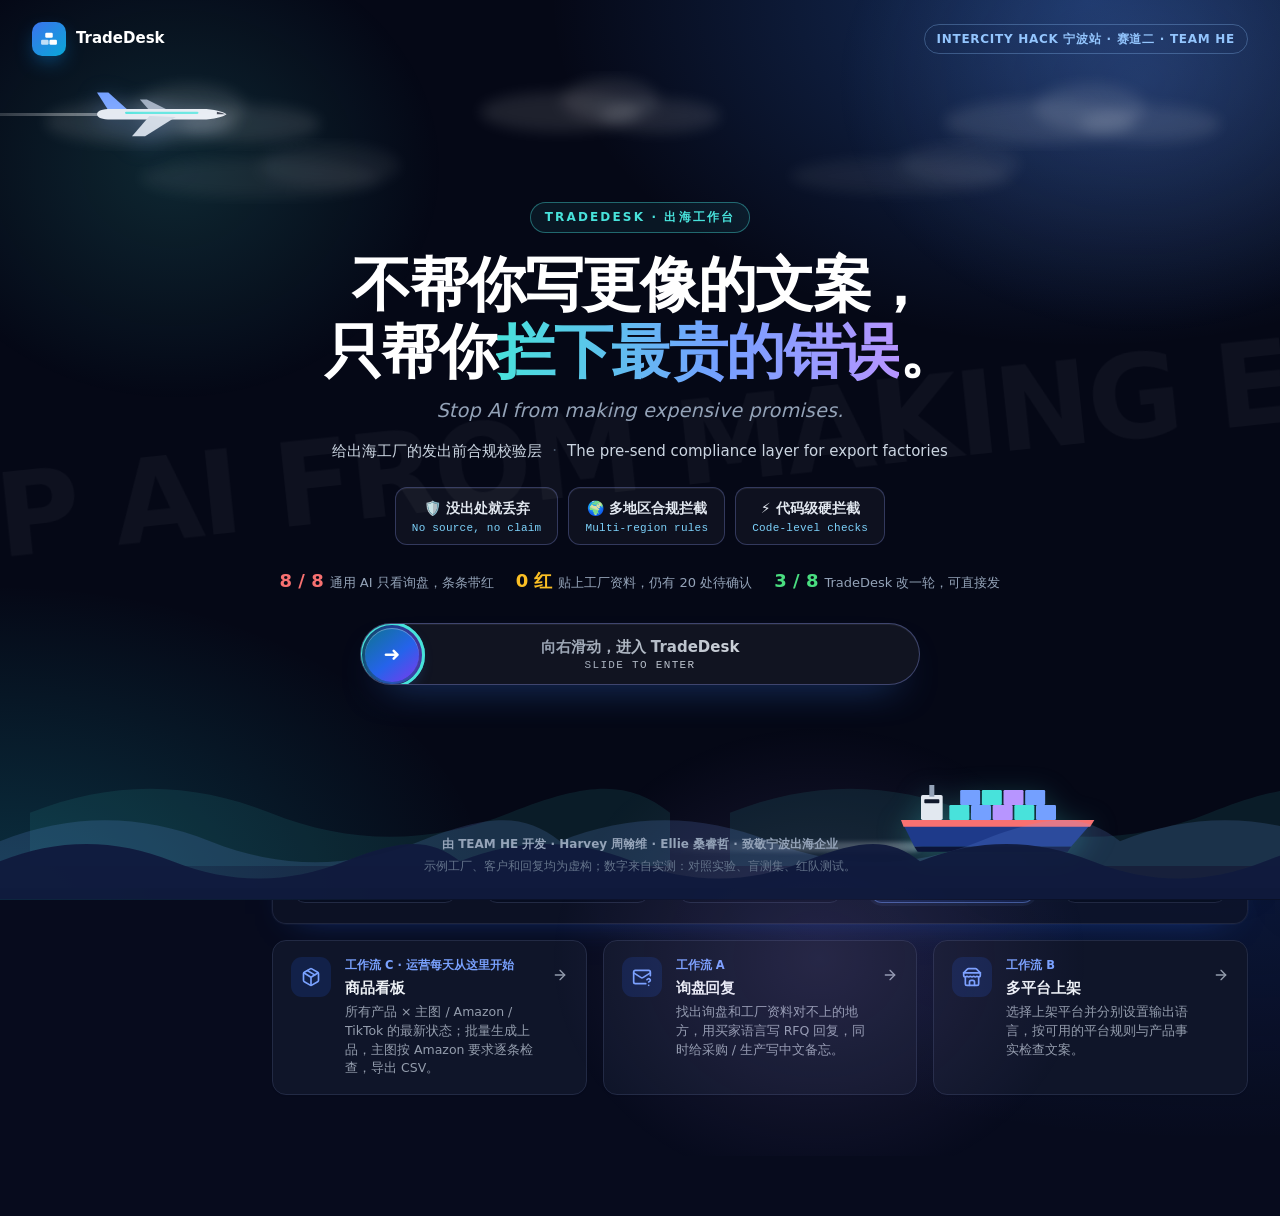
==== app/static/index.html @ 27a89dbb "设计打磨：新装没有数据时概览和看板出现“载入演示数据”卡片（离线回放，不花额度）；缺主图的产品用渐变方块加首字占位；概览数字进页滚动；Sandbox 改成工作台同款深色侧栏、玻璃顶栏和卡片、渐变标题、" ====
<!doctype html>
<html lang="zh-CN">
<head>
<meta charset="utf-8">
<meta name="viewport" content="width=device-width, initial-scale=1">
<title>TradeDesk 出海工作台</title>
<link rel="stylesheet" href="style.css?v=37">
<link rel="stylesheet" href="welcome.css?v=6">
<script>/* dark (the poster palette) unless this browser chose light */ try{document.documentElement.dataset.theme=localStorage.getItem("td-theme")||"dark"}catch(e){document.documentElement.dataset.theme="dark"}</script>
</head>
<body>
<div class="shell">
  <aside class="sidebar">
    <div class="brand">
      <div class="logo"><svg class="ic lg" viewBox="0 0 24 24" aria-hidden="true"><rect x="7.5" y="4.5" width="9" height="6" rx="1.5" fill="#fff"/><rect x="2.5" y="13" width="9" height="6" rx="1.5" fill="#fff" opacity=".72"/><rect x="12.5" y="13" width="9" height="6" rx="1.5" fill="#fff"/></svg></div>
      <div><b>TradeDesk</b><small>出海工作台</small></div>
    </div>
    <div class="nav-label">工作台</div>
    <nav class="nav" id="nav">
      <button data-page="overview" class="on"><svg class="ic"><use href="#i-layout-dashboard"/></svg><span class="t">概览</span><span class="kbd">1</span></button>
      <button data-page="board"><svg class="ic"><use href="#i-package"/></svg><span class="t">商品看板</span><span class="kbd">2</span></button>
      <button data-page="inbox"><svg class="ic"><use href="#i-history"/></svg><span class="t">询盘收件箱</span><span class="kbd">3</span></button>
      <button data-page="inquiry"><svg class="ic"><use href="#i-mail-question"/></svg><span class="t">询盘回复</span><span class="kbd">4</span></button>
      <button data-page="listing"><svg class="ic"><use href="#i-store"/></svg><span class="t">多平台上架</span><span class="kbd">5</span></button>
      <button data-page="check"><svg class="ic"><use href="#i-scan-search"/></svg><span class="t">文案体检</span><span class="kbd">6</span></button>
    </nav>
    <div class="nav-label nav-sandbox">体验演练</div>
    <nav class="nav nav-sandbox">
      <a class="nav-link" href="sandbox.html" title="模拟情境：固定演示稿 + 当前资料卡，不调用模型"><svg class="ic"><use href="#i-play"/></svg><span class="t">Sandbox 演练</span></a>
    </nav>
    <div class="nav-label">依据与记录</div>
    <nav class="nav">
      <button data-page="eval"><svg class="ic"><use href="#i-shield-check"/></svg><span class="t">评测与对照</span><span class="kbd">7</span></button>
      <button data-page="kb"><svg class="ic"><use href="#i-book-open-check"/></svg><span class="t">规则知识库</span><span class="kbd">8</span></button>
      <button data-page="logs"><svg class="ic"><use href="#i-scroll-text"/></svg><span class="t">调用日志</span><span class="kbd">9</span></button>
      <button data-page="agents"><svg class="ic"><use href="#i-cpu"/></svg><span class="t">智能体配置</span></button>
      <button data-page="selfcheck"><svg class="ic"><use href="#i-circle-check-big"/></svg><span class="t">开摊自检</span></button>
      <button data-page="fair"><svg class="ic"><use href="#i-zap"/></svg><span class="t">游园会找茬</span></button>
    </nav>
    <div class="side-foot">
      <div class="model-card" id="model-card" role="button" tabindex="0" title="模型设置"><div class="skel" style="height:34px"></div></div>
      <button class="btn ghost sm" id="theme-btn" title="切换深浅色"><svg class="ic sm"><use href="#i-moon"/></svg><span>切换深浅色</span></button>
    </div>
  </aside>

  <div class="main">
    <header class="topbar">
      <div class="crumbs"><span>TradeDesk</span><svg class="ic sm"><use href="#i-chevron-right"/></svg><b id="crumb">概览</b></div>
      <div class="spacer"></div>
      <span class="small muted">示例数据均为虚构 · 规则以来源页面为准</span>
      <button class="mode-pill" id="mode-pill" title="模型设置"></button>
      <button class="btn sm" id="role-btn" title="按角色体验：商户 / 合规审查员 / 消费者"><svg class="ic sm"><use href="#i-building-2"/></svg>选角色</button>
      <button class="btn sm primary" id="tour-btn" title="自动演示（约 90 秒，Esc 退出）"><svg class="ic sm"><use href="#i-play"/></svg>自动演示</button>
    </header>
    <div class="roleguide" id="roleguide" hidden></div>

    <div class="content">
      <!-- ================= overview ================= -->
      <section class="page on" id="page-overview">
        <div class="ov-hero">
          <div class="ov-hero-copy">
            <div class="ov-kick"><span id="ov-eyebrow"></span><span>TradeDesk 出海工作台 · 从合规切入</span></div>
            <h1>不帮工厂写文案，<br><span>帮工厂在发出前查。</span></h1>
            <div class="ov-tag">只帮你拦下最贵的错误：AI 替工厂乱承诺的那一句。</div>
            <p>AI 写的每一句对外承诺，对不上工厂资料或平台规则就拦下，并给出依据：规则原文和链接，或资料卡上的那个字段。</p>
            <div class="row"><button class="btn primary" data-go="check"><svg class="ic"><use href="#i-scan-search"/></svg>贴一段文案试试</button>
              <button class="btn ov-ghost" id="ov-roles"><svg class="ic"><use href="#i-building-2"/></svg>按角色体验</button>
              <button class="btn ov-ghost" data-go="inquiry"><svg class="ic"><use href="#i-mail-question"/></svg>处理一条询盘</button></div>
          </div>
          <div class="ov-proof">
            <div class="opf r"><b>8 / 8</b><span>通用 AI 只看询盘</span><small>8 条回复都带红色问题</small></div>
            <div class="opf a"><b>0 红</b><span>贴上工厂资料</span><small>仍有 20 处待人工确认</small></div>
            <div class="opf g"><b>3 / 8</b><span>TradeDesk 改一轮</span><small>可直接发，待确认 8 处</small></div>
            <button class="ov-link" data-go="eval">同样 8 条询盘、同一套检查 · 看对照实验<svg class="ic sm"><use href="#i-chevron-right"/></svg></button>
          </div>
        </div>
        <div class="ov-empty" id="ov-empty" hidden></div>
        <div class="grid g4" id="ov-stats"></div>
        <div class="dash">
          <div class="card span-8"><div class="card-h"><div><h3><svg class="ic"><use href="#i-store"/></svg>渠道健康</h3><p id="ov-chan-note">商品看板里每个产品在每个渠道的最新检查结果</p></div><button class="btn sm ghost" data-go="board">看板<svg class="ic sm"><use href="#i-chevron-right"/></svg></button></div>
            <div class="card-b"><div class="legend" id="ov-chan-legend"></div><div id="ov-chan"></div></div></div>
          <div class="card span-4"><div class="card-h"><div><h3><svg class="ic"><use href="#i-shield-check"/></svg>风险提示从哪来</h3><p id="ov-risk-note">调用日志里的全部风险提示</p></div></div><div class="card-b" id="ov-risk"></div></div>
          <div class="card span-8"><div class="card-h"><div><h3><svg class="ic"><use href="#i-history"/></svg>最近运行</h3><p>来自调用日志</p></div><button class="btn sm ghost" data-go="logs">全部<svg class="ic sm"><use href="#i-chevron-right"/></svg></button></div><div id="ov-runs"></div></div>
          <div class="card span-4"><div class="card-h"><div><h3><svg class="ic"><use href="#i-book-open-check"/></svg>最常触发的规则</h3><p id="ov-rules-note">按风险提示引用的出处计数</p></div><button class="btn sm ghost" data-go="kb">知识库<svg class="ic sm"><use href="#i-chevron-right"/></svg></button></div><div class="card-b" id="ov-rules"></div></div>
          <div class="card span-12">
            <div class="card-h"><div><h3><svg class="ic"><use href="#i-git-compare-arrows"/></svg>每一次生成都经过的流程</h3><p>代码负责数字和硬事实，模型负责语义判断；模型说不出出处的提示会被丢弃</p></div></div>
            <div class="card-b"><div class="flow">
              <div class="node"><b><svg class="ic sm"><use href="#i-search"/></svg>理解</b><p>抽取买家要求，每条带询盘原文</p></div><div class="arrow"><svg class="ic"><use href="#i-arrow-right"/></svg></div>
              <div class="node"><b><svg class="ic sm"><use href="#i-sparkles"/></svg>生成</b><p>按平台、语言、角色生成，注入规则摘要</p></div><div class="arrow"><svg class="ic"><use href="#i-arrow-right"/></svg></div>
              <div class="node"><b><svg class="ic sm"><use href="#i-cpu"/></svg>代码校验</b><p>价格、MOQ、交期、认证、付款、FOB、标题长度、禁用词</p></div><div class="arrow"><svg class="ic"><use href="#i-arrow-right"/></svg></div>
              <div class="node guard"><b><svg class="ic sm"><use href="#i-shield-check"/></svg>模型审核 + 出处守卫</b><p>必须带规则编号，且原文里真有那句话</p></div><div class="arrow"><svg class="ic"><use href="#i-arrow-right"/></svg></div>
              <div class="node"><b><svg class="ic sm"><use href="#i-message-square-text"/></svg>反馈</b><p>高亮批注 · 红黄绿 · 逐词对比</p></div>
            </div></div>
          </div>
        </div>
        <div class="grid g3" style="margin-top:16px">
          <button class="entry" data-go="board"><span class="ei"><svg class="ic"><use href="#i-package"/></svg></span><span class="tx"><small>工作流 C · 运营每天从这里开始</small><b>商品看板</b><span class="p">所有产品 × 主图 / Amazon / TikTok 的最新状态；批量生成上品，主图按 Amazon 要求逐条检查，导出 CSV。</span></span><svg class="ic go"><use href="#i-arrow-right"/></svg></button>
          <button class="entry" data-go="inquiry"><span class="ei"><svg class="ic"><use href="#i-mail-question"/></svg></span><span class="tx"><small>工作流 A</small><b>询盘回复</b><span class="p">找出询盘和工厂资料对不上的地方，用买家语言写 RFQ 回复，同时给采购 / 生产写中文备忘。</span></span><svg class="ic go"><use href="#i-arrow-right"/></svg></button>
          <button class="entry" data-go="listing"><span class="ei"><svg class="ic"><use href="#i-store"/></svg></span><span class="tx"><small>工作流 B</small><b>多平台上架</b><span class="p">选择上架平台并分别设置输出语言，按可用的平台规则与产品事实检查文案。</span></span><svg class="ic go"><use href="#i-arrow-right"/></svg></button>
        </div>
      </section>

      <!-- ================= board ================= -->
      <section class="page" id="page-board">
        <div class="page-head">
          <div><h1>商品看板</h1><p>所有产品在每个渠道的最新状态：主图、Amazon 美国站、TikTok 墨西哥。运营每天从这里开始。</p></div>
          <div class="row">
            <button class="btn" id="board-add" title="填一张新的商品资料卡"><svg class="ic"><use href="#i-package"/></svg>新增商品</button>
            <a class="btn" href="/api/board/export.csv"><svg class="ic"><use href="#i-file-text"/></svg>导出 CSV</a>
            <button class="btn primary" id="board-batch"><svg class="ic"><use href="#i-zap"/></svg><span id="board-batch-label">批量生成全部 Listing</span></button>
          </div>
        </div>
        <div class="ov-empty" id="board-empty" hidden></div>
        <div class="grid g5" id="board-stats"></div>
        <div id="board-progress"></div>
        <div class="card" style="margin-top:16px"><div class="board-wrap"><table class="board">
          <thead><tr><th style="width:36px"><input type="checkbox" class="ck" id="board-all"></th><th>产品</th><th>主图 · Amazon 要求</th><th>Amazon 美国站 · 英语</th><th>TikTok 墨西哥 · 西语</th></tr></thead>
          <tbody id="board-body"></tbody></table></div></div>
        <p class="small muted" style="margin-top:10px">状态：未生成 → 不能发 / 需人工确认 / 可上架 → 已上架。"已上架"由人标记；最近一次检查是红色时，系统不允许标记。</p>
      </section>

      <!-- ================= inbox ================= -->
      <section class="page" id="page-inbox">
        <div class="page-head"><div><h1>询盘收件箱</h1><p>先回最值得跟的买家。优先级由代码按公开的公式计算，每一分都能看到依据。</p></div>
          <div class="row"><div class="seg" id="inbox-tabs"><button class="on" data-v="list">收件箱</button><button data-v="tasks">协同任务 <span id="task-count"></span></button></div>
          <button class="btn" id="inbox-import" title="从 CSV 文件导入询盘"><svg class="ic"><use href="#i-database"/></svg>导入 CSV</button>
          <button class="btn primary" id="inbox-triage"><svg class="ic"><use href="#i-sparkles"/></svg>整理收件箱</button></div></div>
        <div id="inbox-progress"></div>
        <div id="inbox-list"></div>
        <div id="inbox-tasks" hidden></div>
      </section>

      <!-- ================= inquiry ================= -->
      <section class="page" id="page-inquiry">
        <div class="page-head"><div><h1>询盘回复</h1><p>工作流 A · 理解 → 生成 → 校验 → 反馈</p></div><div class="rounds" id="inq-rounds"></div></div>
        <div class="bench" id="inq-bench">
          <div class="left card">
            <div class="card-h"><div><h3><svg class="ic"><use href="#i-mail-question"/></svg>买家询盘</h3><p>选择示例，或粘贴阿里国际站后台的询盘</p></div></div>
            <div class="card-b">
              <div class="samples" id="inq-samples"></div>
              <label class="field">产品<select id="inq-product" class="product-select"></select></label>
              <label class="field">询盘原文<textarea id="inq-text" rows="7"></textarea></label>
              <label class="field">业务员意图 <span class="muted" style="font-weight:400">一句中文：报什么价、什么条款、哪些做不到</span><textarea id="inq-intent" rows="3"></textarea></label>
              <button class="btn primary" id="inq-run" style="width:100%"><svg class="ic"><use href="#i-play"/></svg>理解 → 生成 → 校验<span class="kbd">⌘↵</span></button>
            </div>
          </div>
          <div id="inq-out"></div>
        </div>
      </section>

      <!-- ================= listing ================= -->
      <section class="page" id="page-listing">
        <div class="page-head"><div><h1>多平台上架</h1><p>工作流 B · 一份中文产品资料 → 多个平台，可分别选择输出语言</p></div><div class="rounds" id="lst-rounds"></div></div>
        <div class="bench" id="lst-bench">
          <div class="left card">
            <div class="card-h"><div><h3><svg class="ic"><use href="#i-package"/></svg>产品资料卡</h3><p>工厂填写一次，所有平台共用</p></div></div>
            <div class="card-b">
              <div class="products" id="lst-products"></div>
              <div class="field listing-platform-label">上架平台与输出语言</div>
              <div id="lst-platform-options" class="listing-platforms"></div>
              <div id="lst-mode-note" class="listing-mode-note" hidden></div>
              <details style="margin:10px 0 14px"><summary class="small muted" style="cursor:pointer">查看资料卡 JSON</summary><pre class="json" id="lst-card"></pre></details>
              <button class="btn primary" id="lst-run" style="width:100%"><svg class="ic"><use href="#i-play"/></svg>生成 → 校验<span class="kbd">⌘↵</span></button>
            </div>
          </div>
          <div id="lst-out"></div>
        </div>
      </section>

      <!-- ================= check ================= -->
      <section class="page" id="page-check">
        <div class="page-head"><div><h1>文案体检</h1><p>贴一段文案：自己写的、ChatGPT 写的、别的工具写的都行，按同一套规则和工厂资料卡检查，每条问题给出依据</p></div></div>
        <div class="bench" id="chk-bench">
          <div class="left card"><div class="card-b">
            <label class="field">平台<div class="seg" id="chk-platform"></div></label>
            <label class="field">产品<select id="chk-product" class="product-select"></select></label>
            <label class="field">待检查的文案<textarea id="chk-text" rows="8"></textarea></label>
            <div class="chk-samples" id="chk-samples"></div>
            <button class="btn primary" id="chk-run" style="width:100%"><svg class="ic"><use href="#i-scan-search"/></svg>检查<span class="kbd">⌘↵</span></button>
          </div></div>
          <div id="chk-out"></div>
        </div>
      </section>

      <!-- ================= eval ================= -->
      <section class="page" id="page-eval">
        <div class="page-head"><div><h1>评测与对照</h1><p>直接用通用 AI 会踩多少坑？检查器本身准不准？编造的提示能不能混过去？能省多少钱？四件事都用可复现的方式回答。</p></div>
          <div class="seg" id="eval-tabs"><button class="on" data-v="compare">对照实验</button><button data-v="rules">规则评测</button><button data-v="redteam">红队测试</button><button data-v="savings">降本测算</button></div></div>
        <div id="eval-compare"></div>
        <div id="eval-rules" hidden>
          <div class="row" style="justify-content:space-between;margin-bottom:12px"><p class="small muted" style="margin:0">只测代码规则层（不调用模型），结果可以一字不差地复现。开发集是边做边写的，盲测集由没看过代码的人写。</p>
            <label class="toggle" style="margin:0;min-width:220px"><span class="small">只看没通过的用例</span><input type="checkbox" id="eval-fails"><span class="switch"></span></label></div>
          <div id="eval-out"></div></div>
        <div id="eval-redteam" hidden></div>
        <div id="eval-savings" hidden></div>
      </section>

      <!-- ================= fair-ground ================= -->
      <section class="page" id="page-fair">
        <div class="page-head"><div><h1>游园会 · AI 找茬挑战</h1><p>观众用手机扫码答 3 道题，看谁比 AI 先找到坑。答案由代码规则计算，不调用模型；手机只能访问找茬页面。</p></div>
          <div class="row"><a class="btn" href="/play" target="_blank">打开手机页</a><a class="btn primary" href="/play#screen" target="_blank">打开大屏（二维码 + 排行榜）</a></div></div>
        <div id="fair-out"></div>
      </section>

      <!-- ================= kb ================= -->
      <section class="page" id="page-kb">
        <div class="page-head"><div><h1>规则知识库</h1><p id="kb-note"></p></div>
          <div class="row"><input type="search" id="kb-q" placeholder="搜索编号、规则、原文…" style="width:260px">
            <button class="btn" id="kb-recheck" title="重新抓取每条规则的官方页面，看原文还在不在（需联网，不调用模型）"><svg class="ic"><use href="#i-globe"/></svg>重新抓取出处</button></div></div>
        <div class="kb-src small" id="kb-src"></div>
        <div class="chips" id="kb-cats" style="margin-bottom:12px"></div>
        <div class="card"><table class="tbl"><thead><tr><th>编号</th><th>规则</th><th>分类</th><th>检查方式</th><th>来源</th><th></th></tr></thead><tbody id="kb-body"></tbody></table></div>
      </section>

      <!-- ================= agents ================= -->
      <section class="page" id="page-agents">
        <div class="page-head"><div><h1>智能体配置</h1><p>每个智能体的职责、输入输出、护栏和提示词全文；和 config/agents.json 是同一份配置</p></div>
          <button class="btn" id="agents-dl"><svg class="ic"><use href="#i-file-text"/></svg>下载配置 JSON</button></div>
        <div id="agents-out"></div>
      </section>

      <!-- ================= self-check ================= -->
      <section class="page" id="page-selfcheck">
        <div class="page-head"><div><h1>开摊自检</h1><p>开摊前点一下：每条演示路径都在回放模式下离线走一遍，模型、知识库、本地数据逐项检查</p></div>
          <div class="row"><button class="btn" id="sc-test" title="发一次很小的真实请求，确认 key 和网络（会产生极少费用）"><svg class="ic"><use href="#i-zap"/></svg>测试模型连接</button>
            <button class="btn" id="sc-warm" title="把演示路径回放进看板、收件箱和调用日志（不联网）"><svg class="ic"><use href="#i-history"/></svg>一键预热</button>
            <button class="btn primary" id="sc-run"><svg class="ic"><use href="#i-circle-check-big"/></svg>重新检查</button></div></div>
        <div id="sc-out"></div>
      </section>

      <!-- ================= logs ================= -->
      <section class="page" id="page-logs">
        <div class="page-head"><div><h1>调用日志</h1><p>每一次运行：触发条件、角色、模型、耗时、输入、返回与校验结果</p></div><button class="btn sm" id="log-refresh"><svg class="ic sm"><use href="#i-history"/></svg>刷新</button></div>
        <div id="log-list"></div>
      </section>
    </div>
  </div>
</div>
<div class="scrim" id="scrim"></div>
<aside class="sheet" id="sheet" aria-hidden="true"><div class="sheet-h" id="sheet-h"></div><div class="sheet-b" id="sheet-b"></div><div class="sheet-f" id="sheet-f"></div></aside>
<div class="toasts" id="toasts"></div>
<script src="vendor/qrcode.js"></script>
<script src="flow-bg.js?v=2"></script>
<script src="app.js?v=37"></script>
<script src="welcome.js?v=8"></script>
</body>
</html>
---- app/static/style.css ----
/* TradeDesk — design tokens adapted from shadcn/ui (MIT), re-tuned to a navy "harbor" palette; icons from Lucide (ISC). */
:root{
  --background:220 23% 97%; --foreground:222 47% 11%;
  --card:0 0% 100%; --muted:220 16% 95%; --muted-foreground:220 9% 44%;
  --border:220 14% 90%; --ring:221 83% 53%;
  --primary:221 83% 53%; --primary-foreground:0 0% 100%;
  --ink:222 47% 11%; --ink-foreground:0 0% 100%;
  --accent:220 16% 94%;
  --brand:221 83% 53%; --brand-soft:221 100% 97%;
  /* two-category chart pair, checked with the dataviz palette validator (light surface) */
  --c1:#2563eb; --c2:#0891b2;
  --red:0 72% 51%; --red-soft:0 86% 97%; --amber:32 95% 44%; --amber-soft:48 100% 96%;
  --green:142 71% 36%; --green-soft:138 76% 96%;
  --mark:48 96% 77%;
  --sidebar:222 47% 9%; --sidebar-fg:218 15% 72%; --sidebar-border:222 30% 17%; --sidebar-hover:222 32% 15%;
  --radius:10px;
  --shadow-sm:0 1px 2px rgb(16 24 40 / .05);
  --shadow:0 1px 3px rgb(16 24 40 / .08),0 1px 2px -1px rgb(16 24 40 / .06);
  --shadow-lg:0 16px 40px -12px rgb(16 24 40 / .24);
  color-scheme:light;
}
:root[data-theme="dark"]{
  --background:223 39% 5%; --foreground:213 31% 95%;
  --card:222 35% 8.5%; --muted:222 26% 13%; --muted-foreground:218 13% 63%;
  --border:222 24% 16%; --ring:221 90% 66%;
  --primary:221 90% 60%; --primary-foreground:0 0% 100%;
  --ink:213 31% 95%; --ink-foreground:222 47% 9%;
  --accent:222 26% 14%;
  --brand:221 92% 68%; --brand-soft:222 55% 15%;
  --c1:#5b7cfa; --c2:#0e9f9a;
  --red:0 84% 66%; --red-soft:0 45% 14%; --amber:38 92% 60%; --amber-soft:38 50% 12%;
  --green:142 65% 52%; --green-soft:142 40% 11%;
  --mark:45 70% 32%;
  --sidebar:224 45% 4%; --sidebar-fg:218 13% 64%; --sidebar-border:222 30% 12%; --sidebar-hover:222 32% 10%;
  color-scheme:dark;
}
@media (prefers-color-scheme:dark){
  :root:not([data-theme="light"]){
    --background:223 39% 5%; --foreground:213 31% 95%;
    --card:222 35% 8.5%; --muted:222 26% 13%; --muted-foreground:218 13% 63%;
    --border:222 24% 16%; --ring:221 90% 66%;
    --primary:221 90% 60%; --primary-foreground:0 0% 100%;
    --ink:213 31% 95%; --ink-foreground:222 47% 9%;
    --accent:222 26% 14%;
    --brand:221 92% 68%; --brand-soft:222 55% 15%;
    --c1:#5b7cfa; --c2:#0e9f9a;
    --red:0 84% 66%; --red-soft:0 45% 14%; --amber:38 92% 60%; --amber-soft:38 50% 12%;
    --green:142 65% 52%; --green-soft:142 40% 11%;
    --mark:45 70% 32%;
    --sidebar:224 45% 4%; --sidebar-fg:218 13% 64%; --sidebar-border:222 30% 12%; --sidebar-hover:222 32% 10%;
    color-scheme:dark;
  }
}

*{box-sizing:border-box}
html,body{margin:0;height:100%}
body{background:hsl(var(--background));color:hsl(var(--foreground));
  font:14px/1.55 -apple-system,BlinkMacSystemFont,"SF Pro Text","PingFang SC","Hiragino Sans GB","Microsoft YaHei",system-ui,sans-serif;
  -webkit-font-smoothing:antialiased;font-feature-settings:"cv11","ss01"}
a{color:hsl(var(--brand));text-decoration:none}a:hover{text-decoration:underline}
code,.mono{font-family:ui-monospace,"SF Mono",Menlo,Consolas,monospace;font-size:12.5px}
.ic{width:16px;height:16px;flex:none;vertical-align:-3px}
.ic.sm{width:14px;height:14px}.ic.lg{width:20px;height:20px}
::selection{background:hsl(var(--brand) / .25)}
h1,h2,h3,.stat .v,.kpi .v{font-family:-apple-system,BlinkMacSystemFont,"SF Pro Display","PingFang SC","Hiragino Sans GB","Microsoft YaHei",system-ui,sans-serif}

/* ---------- shell: dark navy rail in both themes, light canvas for the work */
.shell{display:grid;grid-template-columns:240px 1fr;min-height:100vh}
.sidebar{position:sticky;top:0;height:100vh;color:hsl(var(--sidebar-fg));border-right:1px solid hsl(var(--sidebar-border));display:flex;flex-direction:column;padding:16px 12px;
  background:radial-gradient(140% 38% at 0% 0%,hsl(221 83% 53% / .20),transparent 70%),hsl(var(--sidebar))}
.brand{display:flex;align-items:center;gap:11px;padding:4px 8px 16px;margin-bottom:4px;border-bottom:1px solid hsl(var(--sidebar-border))}
.logo{width:36px;height:36px;border-radius:10px;display:grid;place-items:center;color:#fff;flex:none;
  background:linear-gradient(140deg,hsl(221 83% 58%),hsl(194 92% 44%));box-shadow:0 8px 20px -8px hsl(205 90% 50% / .8),inset 0 1px 0 rgb(255 255 255 / .25)}
.brand b{display:block;font-size:15px;letter-spacing:-.01em;color:#fff}.brand small{color:hsl(var(--sidebar-fg));font-size:12px}
.nav-label{font-size:11px;font-weight:600;color:hsl(var(--sidebar-fg) / .55);letter-spacing:.08em;padding:14px 10px 6px}
.nav{display:flex;flex-direction:column;gap:2px}
.nav button{all:unset;position:relative;display:flex;align-items:center;gap:10px;padding:8px 10px;border-radius:8px;cursor:pointer;color:hsl(var(--sidebar-fg));font-weight:500;transition:background .15s,color .15s}
.nav button:hover{background:hsl(var(--sidebar-hover));color:#fff}
.nav button.on{background:linear-gradient(90deg,hsl(221 83% 56% / .30),hsl(221 83% 56% / .08));color:#fff;box-shadow:inset 0 0 0 1px hsl(221 90% 66% / .22)}
.nav button.on::before{content:"";position:absolute;left:-12px;top:8px;bottom:8px;width:3px;border-radius:0 3px 3px 0;background:hsl(207 95% 68%)}
.nav button.on .ic{color:hsl(207 95% 72%)}
.nav button .kbd{margin-left:auto;background:transparent;border-color:hsl(var(--sidebar-border));color:hsl(var(--sidebar-fg) / .7)}
.nav button:focus-visible{outline:2px solid hsl(207 95% 68%);outline-offset:1px}
.side-foot{margin-top:auto;display:flex;flex-direction:column;gap:8px}
.side-foot .btn.ghost{color:hsl(var(--sidebar-fg))}
.side-foot .btn.ghost:hover{background:hsl(var(--sidebar-hover));color:#fff}
.model-card{border:1px solid hsl(var(--sidebar-border));background:hsl(var(--sidebar-hover) / .7);border-radius:var(--radius);padding:10px 12px;font-size:12px;color:hsl(var(--sidebar-fg))}
.model-card .row{display:flex;align-items:center;justify-content:space-between;gap:8px}
.model-card b{font-size:12.5px;color:#fff}
.model-card .muted{color:hsl(var(--sidebar-fg))}
.model-card .small{color:hsl(207 95% 72%) !important}
.dot{width:8px;height:8px;border-radius:50%;display:inline-block;background:hsl(var(--green));box-shadow:0 0 0 3px hsl(var(--green) / .18)}
.dot.live{animation:pulse 2s infinite}.dot.replay{background:hsl(var(--amber));box-shadow:0 0 0 3px hsl(var(--amber) / .2)}
@keyframes pulse{0%,100%{box-shadow:0 0 0 3px hsl(var(--green) / .18)}50%{box-shadow:0 0 0 6px hsl(var(--green) / 0)}}

.main{min-width:0;display:flex;flex-direction:column}
.topbar{position:sticky;top:0;z-index:5;display:flex;align-items:center;gap:12px;height:56px;padding:0 32px;border-bottom:1px solid hsl(var(--border));
  background:hsl(var(--background) / .82);backdrop-filter:saturate(180%) blur(12px)}
.crumbs{display:flex;align-items:center;gap:6px;color:hsl(var(--muted-foreground));font-size:13px}
.crumbs b{color:hsl(var(--foreground));font-weight:600}
.topbar .spacer{flex:1}
.mode-pill{all:unset;cursor:pointer;display:inline-flex;align-items:center;gap:8px;height:30px;padding:0 12px;border-radius:999px;border:1px solid hsl(var(--border));background:hsl(var(--card));font-size:12px;color:hsl(var(--muted-foreground));box-shadow:var(--shadow-sm)}
.mode-pill b{color:hsl(var(--foreground));font-weight:600}
.mode-pill:hover{border-color:hsl(var(--ring) / .4)}
.mode-pill:focus-visible{outline:2px solid hsl(var(--ring));outline-offset:2px}
.content{padding:28px 32px 120px;max-width:1480px;width:100%}
.page{display:none;animation:fade .25s ease}.page.on{display:block}
@keyframes fade{from{opacity:0;transform:translateY(4px)}to{opacity:1;transform:none}}
.page-head{display:flex;align-items:flex-end;justify-content:space-between;gap:16px;margin-bottom:22px;flex-wrap:wrap}
.page-head h1{font-size:24px;font-weight:650;letter-spacing:-.025em;margin:0 0 4px}
.page-head p{margin:0;color:hsl(var(--muted-foreground));font-size:13.5px;max-width:760px}
.eyebrow{font-size:12px;font-weight:600;color:hsl(var(--brand));letter-spacing:.02em;margin-bottom:6px;display:flex;align-items:center;gap:6px}

/* ---------- primitives */
.card{background:hsl(var(--card));border:1px solid hsl(var(--border));border-radius:14px;box-shadow:var(--shadow-sm);min-width:0}
.card-h{display:flex;align-items:center;justify-content:space-between;gap:12px;padding:14px 18px;border-bottom:1px solid hsl(var(--border))}
.card-h h3{margin:0;font-size:14px;font-weight:600;display:flex;align-items:center;gap:8px;letter-spacing:-.005em}
.card-h h3 .ic{color:hsl(var(--muted-foreground))}
.card-h p{margin:2px 0 0;font-size:12.5px;color:hsl(var(--muted-foreground))}
.card-b{padding:16px 18px}
.muted{color:hsl(var(--muted-foreground))}
.small{font-size:12.5px}
.btn{all:unset;box-sizing:border-box;display:inline-flex;align-items:center;justify-content:center;gap:8px;height:36px;padding:0 14px;border-radius:9px;font-weight:500;cursor:pointer;white-space:nowrap;
  border:1px solid hsl(var(--border));background:hsl(var(--card));color:hsl(var(--foreground));box-shadow:var(--shadow-sm);transition:background .15s,opacity .15s,transform .05s,box-shadow .15s}
.btn:hover{background:hsl(var(--accent))}
.btn:active{transform:translateY(1px)}
.btn:focus-visible{outline:2px solid hsl(var(--ring));outline-offset:2px}
.btn.primary{background:hsl(var(--primary));background-image:linear-gradient(rgb(255 255 255 / .12),rgb(255 255 255 / 0));color:hsl(var(--primary-foreground));border-color:transparent;
  box-shadow:0 1px 2px rgb(16 24 40 / .12),0 4px 12px -4px hsl(var(--primary) / .55),inset 0 1px 0 rgb(255 255 255 / .18)}
.btn.primary:hover{background-color:hsl(var(--primary) / .92)}
.btn.brand{background:hsl(var(--brand));color:#fff;border-color:transparent}
.btn.ghost{border-color:transparent;box-shadow:none;background:transparent}
.btn.ghost:hover{background:hsl(var(--accent))}
.btn.sm{height:30px;padding:0 10px;font-size:12.5px;border-radius:8px}
.btn.icon{width:34px;padding:0}
.btn[disabled]{opacity:.55;pointer-events:none}
.kbd{font:11px ui-monospace,Menlo,monospace;border:1px solid hsl(var(--border));border-bottom-width:2px;border-radius:5px;padding:1px 5px;color:hsl(var(--muted-foreground));background:hsl(var(--background))}
.btn.primary .kbd{background:transparent;color:inherit;border-color:rgb(255 255 255 / .35);opacity:.85}
label.field{display:flex;flex-direction:column;gap:6px;font-size:12.5px;font-weight:500;margin-bottom:14px}
textarea,input[type=text],input[type=search],input[type=number],select{font:inherit;color:hsl(var(--foreground));background:hsl(var(--card));border:1px solid hsl(var(--border));border-radius:9px;padding:8px 10px;width:100%;
  box-shadow:var(--shadow-sm);transition:border-color .15s,box-shadow .15s}
textarea{resize:vertical;line-height:1.55}
textarea:focus,input:focus,select:focus{outline:none;border-color:hsl(var(--ring) / .7);box-shadow:0 0 0 3px hsl(var(--ring) / .15)}
.badge{display:inline-flex;align-items:center;gap:5px;height:22px;padding:0 8px;border-radius:999px;font-size:11.5px;font-weight:600;border:1px solid hsl(var(--border));background:hsl(var(--card));color:hsl(var(--muted-foreground));white-space:nowrap}
.badge.red{background:hsl(var(--red-soft));color:hsl(var(--red));border-color:hsl(var(--red) / .25)}
.badge.amber{background:hsl(var(--amber-soft));color:hsl(var(--amber));border-color:hsl(var(--amber) / .3)}
.badge.green{background:hsl(var(--green-soft));color:hsl(var(--green));border-color:hsl(var(--green) / .3)}
.badge.brand{background:hsl(var(--brand-soft));color:hsl(var(--brand));border-color:hsl(var(--brand) / .25)}
.badge.solid{background:hsl(var(--foreground));color:hsl(var(--background));border-color:transparent}
.sep{height:1px;background:hsl(var(--border));margin:14px 0}
.grid{display:grid;gap:16px}
.g2{grid-template-columns:repeat(2,minmax(0,1fr))}.g3{grid-template-columns:repeat(3,minmax(0,1fr))}.g4{grid-template-columns:repeat(4,minmax(0,1fr))}
.row{display:flex;align-items:center;gap:8px;flex-wrap:wrap}
.stack{display:flex;flex-direction:column;gap:16px}
.seg{display:inline-flex;padding:3px;border-radius:10px;background:hsl(var(--muted));gap:2px;border:1px solid hsl(var(--border))}
.seg button{all:unset;padding:5px 12px;border-radius:7px;font-size:12.5px;font-weight:500;color:hsl(var(--muted-foreground));cursor:pointer;display:inline-flex;gap:6px;align-items:center}
.seg button:hover{color:hsl(var(--foreground))}
.seg button.on{background:hsl(var(--card));color:hsl(var(--foreground));box-shadow:var(--shadow)}
.tabs{display:flex;gap:2px;border-bottom:1px solid hsl(var(--border));padding:0 12px}
.tabs button{all:unset;padding:11px 12px;font-size:13px;font-weight:500;color:hsl(var(--muted-foreground));cursor:pointer;border-bottom:2px solid transparent;margin-bottom:-1px;display:inline-flex;gap:6px;align-items:center}
.tabs button.on{color:hsl(var(--foreground));border-color:hsl(var(--brand))}
.tabs button:disabled{opacity:.4;cursor:default}

/* ---------- stat tiles (board, eval) */
.stat{padding:16px 18px}
.stat .k{display:flex;justify-content:space-between;align-items:center;color:hsl(var(--muted-foreground));font-size:12.5px;font-weight:500}
.stat .k .ic{width:30px;height:30px;padding:7px;border-radius:9px;background:hsl(var(--muted));color:hsl(var(--muted-foreground))}
.stat:has(.v.red) .k .ic{background:hsl(var(--red-soft));color:hsl(var(--red))}
.stat:has(.v.amber) .k .ic{background:hsl(var(--amber-soft));color:hsl(var(--amber))}
.stat:has(.v.green) .k .ic{background:hsl(var(--green-soft));color:hsl(var(--green))}
.stat .v{font-size:30px;font-weight:650;letter-spacing:-.03em;margin-top:4px;font-variant-numeric:tabular-nums;line-height:1.2}
.stat .v small{font-size:14px;color:hsl(var(--muted-foreground));font-weight:500}
.stat .d{font-size:12px;color:hsl(var(--muted-foreground));margin-top:4px}
.bars{display:flex;flex-direction:column;gap:8px}
.bar{display:grid;grid-template-columns:120px 1fr 28px;gap:10px;align-items:center;font-size:12.5px}
.bar .t{height:8px;border-radius:99px;background:hsl(var(--muted));overflow:hidden}
.bar .t i{display:block;height:100%;border-radius:99px;background:var(--c1)}
.flow{display:flex;align-items:stretch;gap:0;overflow-x:auto;padding:4px 2px;counter-reset:fl}
.flow .node{flex:1 1 0;min-width:140px;border:1px solid hsl(var(--border));border-radius:12px;padding:12px 14px;background:hsl(var(--background))}
.flow .node::before{counter-increment:fl;content:counter(fl,decimal-leading-zero);display:block;font:600 11px ui-monospace,Menlo,monospace;color:hsl(var(--muted-foreground));margin-bottom:6px;letter-spacing:.04em}
.flow .node b{display:flex;align-items:center;gap:6px;font-size:13px}
.flow .node p{margin:4px 0 0;font-size:12px;color:hsl(var(--muted-foreground))}
.flow .node.guard{border-color:hsl(var(--brand) / .45);background:hsl(var(--brand-soft));box-shadow:0 0 0 3px hsl(var(--brand) / .07)}
.flow .node.guard::before{color:hsl(var(--brand))}
.flow .arrow{display:grid;place-items:center;width:28px;color:hsl(var(--muted-foreground));flex:none}
table.tbl{width:100%;border-collapse:collapse;font-size:13px}
.tbl th{text-align:left;font-weight:500;color:hsl(var(--muted-foreground));font-size:12px;padding:10px 14px;border-bottom:1px solid hsl(var(--border));white-space:nowrap;background:hsl(var(--muted) / .45)}
.tbl td{padding:11px 14px;border-bottom:1px solid hsl(var(--border));vertical-align:top}
.tbl tr:last-child td{border-bottom:0}
.tbl tbody tr{cursor:pointer;transition:background .12s}.tbl tbody tr:hover{background:hsl(var(--muted) / .55)}
.tbl tr.detail{cursor:default}.tbl tr.detail:hover{background:transparent}
.empty{padding:40px 20px;text-align:center;color:hsl(var(--muted-foreground))}
.empty .ic{width:28px;height:28px;margin-bottom:8px}


/* ---------- workbench */
.bench{display:grid;grid-template-columns:380px minmax(0,1fr);gap:16px;align-items:start}
.bench>.left{position:sticky;top:76px}
.samples{display:flex;flex-direction:column;gap:6px;margin-bottom:14px}
.sample{all:unset;display:flex;gap:10px;align-items:flex-start;padding:10px;border:1px solid hsl(var(--border));border-radius:9px;cursor:pointer;transition:border-color .15s,background .15s}
.sample:hover{background:hsl(var(--muted) / .5)}
.sample.on{border-color:hsl(var(--foreground));box-shadow:0 0 0 1px hsl(var(--foreground))}
.sample .flag{font-size:20px;line-height:1}
.sample b{display:block;font-size:13px}.sample span{font-size:12px;color:hsl(var(--muted-foreground))}
.steps{display:flex;gap:0;align-items:center;padding:12px 16px;border-bottom:1px solid hsl(var(--border));overflow-x:auto}
.step{display:flex;align-items:center;gap:8px;font-size:12.5px;color:hsl(var(--muted-foreground));white-space:nowrap}
.step .n{width:22px;height:22px;border-radius:50%;display:grid;place-items:center;border:1px solid hsl(var(--border));font-size:11px;font-weight:600;background:hsl(var(--background))}
.step.done{color:hsl(var(--foreground))}.step.done .n{background:hsl(var(--foreground));color:hsl(var(--background));border-color:transparent}
.step.run .n{border-color:hsl(var(--brand));color:hsl(var(--brand))}
.step .t{font-size:11px;color:hsl(var(--muted-foreground));font-variant-numeric:tabular-nums}
.step-line{flex:1;min-width:24px;height:1px;background:hsl(var(--border));margin:0 10px}
.spin{animation:spin 1s linear infinite}@keyframes spin{to{transform:rotate(360deg)}}
.skel{border-radius:6px;background:linear-gradient(90deg,hsl(var(--muted)) 0%,hsl(var(--muted) / .4) 50%,hsl(var(--muted)) 100%);background-size:200% 100%;animation:shimmer 1.4s infinite}
@keyframes shimmer{from{background-position:200% 0}to{background-position:-200% 0}}
.result{display:grid;grid-template-columns:minmax(0,1.55fr) minmax(320px,1fr);gap:16px;align-items:start}
.doc{white-space:pre-wrap;word-wrap:break-word;font-size:14px;line-height:1.7;padding:18px 20px}
.doc.compact{padding:12px 14px;font-size:13.5px}
mark{background:hsl(var(--mark) / .55);color:inherit;border-radius:3px;padding:1px 1px;cursor:pointer;transition:background .15s, box-shadow .15s}
mark.red{box-shadow:inset 0 -2px 0 hsl(var(--red))}mark.amber{box-shadow:inset 0 -2px 0 hsl(var(--amber))}
mark.hot{background:hsl(var(--mark));box-shadow:0 0 0 2px hsl(var(--brand))}
sup.fn{font-size:10px;font-weight:700;color:hsl(var(--muted-foreground));margin-left:1px}
.risk-hero{display:flex;align-items:center;gap:14px;padding:16px}
.risk-ring{width:52px;height:52px;border-radius:50%;display:grid;place-items:center;flex:none}
.risk-ring.red{background:hsl(var(--red-soft));color:hsl(var(--red))}.risk-ring.amber{background:hsl(var(--amber-soft));color:hsl(var(--amber))}.risk-ring.green{background:hsl(var(--green-soft));color:hsl(var(--green))}
.risk-ring .ic{width:26px;height:26px}
.risk-hero b{font-size:16px;display:block}.risk-hero span{font-size:12.5px;color:hsl(var(--muted-foreground))}
.counts{display:flex;gap:6px;margin-left:auto}
.findings{display:flex;flex-direction:column;gap:10px;padding:0 16px 16px}
.finding{border:1px solid hsl(var(--border));border-radius:10px;padding:12px;position:relative;transition:border-color .15s,box-shadow .15s;background:hsl(var(--card))}
.finding::before{content:"";position:absolute;left:-1px;top:10px;bottom:10px;width:3px;border-radius:3px;background:hsl(var(--amber))}
.finding.red::before{background:hsl(var(--red))}
.finding:hover,.finding.hot{border-color:hsl(var(--ring) / .35);box-shadow:var(--shadow)}
.finding .h{display:flex;gap:8px;align-items:flex-start}
.finding .h .num{font:600 11px ui-monospace,Menlo,monospace;color:hsl(var(--muted-foreground));padding-top:2px}
.finding .h b{font-size:13.5px;font-weight:600;line-height:1.45}
.finding .q{margin:8px 0 0;font:12.5px ui-monospace,Menlo,monospace;background:hsl(var(--muted));padding:6px 8px;border-radius:6px;word-break:break-word}
.finding .fix{margin-top:8px;font-size:13px;display:flex;gap:6px;color:hsl(var(--foreground))}
.finding .fix .ic{color:hsl(var(--green));margin-top:2px}
.src{margin-top:10px;padding-top:10px;border-top:1px dashed hsl(var(--border));font-size:12px;color:hsl(var(--muted-foreground));display:flex;flex-direction:column;gap:4px}
.src .who{display:flex;gap:6px;align-items:center;flex-wrap:wrap;color:hsl(var(--foreground))}
.src blockquote{margin:0;padding-left:8px;border-left:2px solid hsl(var(--border));font-style:italic}
.callout{display:flex;gap:10px;padding:12px 14px;border-radius:10px;border:1px solid hsl(var(--border));background:hsl(var(--muted) / .45);font-size:12.5px;margin:0 16px 16px}
.callout.warn{background:hsl(var(--amber-soft));border-color:hsl(var(--amber) / .3);color:hsl(var(--foreground))}
.callout .ic{margin-top:2px;flex:none}
.callout details summary{cursor:pointer}
.chips{display:flex;gap:6px;flex-wrap:wrap}
.chip{all:unset;cursor:pointer;font-size:12px;padding:4px 10px;border-radius:999px;border:1px solid hsl(var(--border));background:hsl(var(--background));color:hsl(var(--muted-foreground));transition:all .15s}
.chip:hover{color:hsl(var(--foreground));border-color:hsl(var(--ring) / .4)}
.chip.on{background:hsl(var(--foreground));color:hsl(var(--background));border-color:transparent}
.composer{position:sticky;bottom:16px;z-index:4;margin-top:16px;border:1px solid hsl(var(--border));background:hsl(var(--card) / .92);backdrop-filter:blur(10px);border-radius:14px;box-shadow:var(--shadow-lg);padding:10px}
.composer .in{display:flex;gap:8px;align-items:flex-end}
.composer textarea{border:0;box-shadow:none;background:transparent;resize:none;min-height:40px;max-height:140px}
.composer textarea:focus{box-shadow:none}
.composer .chips{padding:2px 4px 6px}
.rounds{display:flex;gap:6px;align-items:center;flex-wrap:wrap}
.round{all:unset;cursor:pointer;display:inline-flex;align-items:center;gap:6px;height:28px;padding:0 10px;border-radius:8px;border:1px solid hsl(var(--border));font-size:12.5px;font-weight:500}
.round.on{background:hsl(var(--foreground));color:hsl(var(--background));border-color:transparent}
.round .d{width:7px;height:7px;border-radius:50%}
.round .d.red{background:hsl(var(--red))}.round .d.amber{background:hsl(var(--amber))}.round .d.green{background:hsl(var(--green))}
.diff ins{background:hsl(var(--green) / .18);text-decoration:none;border-radius:3px;padding:0 1px}
.diff del{background:hsl(var(--red) / .16);color:hsl(var(--red));border-radius:3px;padding:0 1px}
.analysis-grid{display:grid;grid-template-columns:260px minmax(0,1fr);gap:0}
.buyer{padding:16px;border-right:1px solid hsl(var(--border))}
.avatar{width:42px;height:42px;border-radius:12px;display:grid;place-items:center;font-size:22px;background:hsl(var(--muted))}
.kv{display:grid;grid-template-columns:auto 1fr;gap:4px 10px;font-size:12.5px;margin-top:12px}
.kv span{color:hsl(var(--muted-foreground))}
.items{padding:12px 16px;display:flex;flex-direction:column;gap:8px}
.item{display:flex;gap:10px;font-size:13px;align-items:flex-start}
.item .q{color:hsl(var(--muted-foreground));font-size:12px;font-style:italic}
.section-t{font-size:11.5px;font-weight:600;color:hsl(var(--muted-foreground));text-transform:uppercase;letter-spacing:.05em;margin:6px 0 2px}
.brief{font-size:13.5px;line-height:1.7;white-space:pre-wrap;padding:18px 20px}

/* ---------- listing previews */
.products{display:grid;grid-template-columns:1fr 1fr;gap:8px;margin-bottom:14px}
.product{all:unset;cursor:pointer;border:1px solid hsl(var(--border));border-radius:10px;padding:10px;display:flex;flex-direction:column;gap:4px;transition:all .15s}
.product.on{border-color:hsl(var(--foreground));box-shadow:0 0 0 1px hsl(var(--foreground))}
.product b{font-size:13px}.product span{font-size:12px;color:hsl(var(--muted-foreground))}
.toggle{display:flex;align-items:center;justify-content:space-between;gap:10px;padding:10px 12px;border:1px solid hsl(var(--border));border-radius:9px;margin-bottom:8px;cursor:pointer}
.toggle input{display:none}
.switch{width:34px;height:20px;border-radius:99px;background:hsl(var(--muted));position:relative;transition:background .15s;flex:none}
.switch::after{content:"";position:absolute;top:2px;left:2px;width:16px;height:16px;border-radius:50%;background:#fff;box-shadow:var(--shadow);transition:transform .15s}
.toggle input:checked+.switch{background:hsl(var(--foreground))}
.toggle input:checked+.switch::after{transform:translateX(14px)}
.plat{display:flex;align-items:center;gap:10px}
.plat .pl{width:28px;height:28px;border-radius:8px;display:grid;place-items:center;color:#fff;font-weight:800;font-size:13px}
.pl.amz{background:linear-gradient(135deg,#ff9900,#f08804)}.pl.tt{background:linear-gradient(135deg,#25f4ee,#000 45%,#fe2c55)}
.pl.other{background:hsl(var(--brand))}
.listing-platform-label{font-size:12.5px;font-weight:600;margin:12px 0 7px}
.listing-platforms{display:grid;grid-template-columns:minmax(0,1fr);gap:6px;margin-bottom:14px}
.listing-platform{display:grid;grid-template-columns:minmax(0,1fr) 112px;gap:7px;align-items:center;min-width:0;border:1px solid hsl(var(--border));border-radius:8px;padding:7px 8px}
.listing-platform-check{display:flex;align-items:center;gap:8px;min-width:0;font-size:12px;line-height:1.3;cursor:pointer}
.listing-platform-check input{width:15px;height:15px;flex:none;accent-color:hsl(var(--brand))}
.listing-platform-check span{overflow-wrap:anywhere}
.listing-platform select{padding:5px 6px;font-size:11.5px}
.listing-mode-note{font-size:11.5px;line-height:1.45;color:hsl(var(--amber));background:hsl(var(--amber-soft));border-radius:7px;padding:8px 10px;margin:-5px 0 12px}
.generic-listing-preview{padding:16px}
.generic-listing-preview h3{font-size:17px;line-height:1.4;margin:4px 0 12px;overflow-wrap:anywhere}
.generic-listing-preview .fieldlab{margin-top:12px}
.generic-listing-preview ul{padding-left:20px;margin:5px 0 12px;display:grid;gap:6px}
@media (max-width:520px){.listing-platforms{grid-template-columns:minmax(0,1fr)}.listing-platform{grid-template-columns:minmax(0,1fr) 124px}}
.amz-preview{padding:18px 20px}
.amz-preview .t{font-size:18px;line-height:1.35;font-weight:500;color:hsl(var(--foreground))}
.amz-preview .meta{font-size:12px;color:hsl(var(--muted-foreground));margin:6px 0 12px}
.amz-preview ul{margin:0;padding-left:18px;display:flex;flex-direction:column;gap:6px}
.amz-preview li{font-size:13.5px;line-height:1.55}
.amz-preview .desc{margin-top:14px;font-size:13px;color:hsl(var(--muted-foreground));white-space:pre-wrap}
.amz-preview .st{margin-top:12px;font-size:12px}
.phone-wrap{display:grid;grid-template-columns:230px minmax(0,1fr);gap:16px;padding:16px;align-items:start}
.phone{width:230px;height:460px;border-radius:34px;background:#0a0a0a;padding:9px;box-shadow:0 20px 40px -18px rgb(0 0 0 / .6),inset 0 0 0 2px #2a2a2a;position:relative}
.phone .screen{width:100%;height:100%;border-radius:26px;overflow:hidden;position:relative;color:#fff;
  background:radial-gradient(120% 70% at 30% 20%,#2b3a67 0%,#141a2e 45%,#07090f 100%)}
.phone .screen .notch{position:absolute;top:7px;left:50%;transform:translateX(-50%);width:70px;height:18px;border-radius:12px;background:#000}
.phone .screen .hook{position:absolute;top:70px;left:14px;right:14px;font-size:19px;font-weight:800;line-height:1.25;text-shadow:0 2px 8px rgb(0 0 0 / .6)}
.phone .screen .kettle{position:absolute;top:170px;left:50%;transform:translateX(-50%);opacity:.9}
.phone .screen .cap{position:absolute;left:12px;right:50px;bottom:56px;font-size:11.5px;line-height:1.4;text-shadow:0 1px 4px rgb(0 0 0 / .7)}
.phone .screen .tags{position:absolute;left:12px;right:50px;bottom:18px;font-size:11px;font-weight:600;color:#e6f0ff;line-height:1.3}
.phone .screen .rail{position:absolute;right:10px;bottom:70px;display:flex;flex-direction:column;gap:14px;align-items:center;font-size:10px}
.phone .screen .rail i{width:30px;height:30px;border-radius:50%;background:rgb(255 255 255 / .16);display:block}
.shots{display:flex;flex-direction:column;gap:8px}
.shot{border:1px solid hsl(var(--border));border-radius:9px;padding:9px 11px;font-size:13px}
.shot .s{font-size:11.5px;color:hsl(var(--muted-foreground));display:flex;gap:6px;align-items:center}
.fieldlab{font-size:11px;font-weight:600;color:hsl(var(--muted-foreground));text-transform:uppercase;letter-spacing:.05em;margin:12px 0 4px;display:flex;gap:8px;align-items:center}

/* ---------- logs */
.run{margin-bottom:12px}
.run .steps-t{padding:8px 16px 14px;display:flex;flex-direction:column;gap:6px}
.lrow{display:grid;grid-template-columns:160px minmax(0,1fr) 70px;gap:10px;align-items:center;font-size:12.5px}
.lrow .bar{display:block;height:8px;border-radius:99px;background:hsl(var(--brand) / .8)}
.lrow .bar.rule{background:hsl(var(--muted-foreground) / .4)}
pre.json{margin:0;max-height:340px;overflow:auto;font-size:12px;line-height:1.5;background:hsl(var(--muted) / .5);padding:12px;border-radius:8px;white-space:pre-wrap;word-break:break-word}

/* ---------- toast */
.toasts{position:fixed;right:20px;bottom:20px;display:flex;flex-direction:column;gap:8px;z-index:50}
.toast{min-width:280px;max-width:420px;background:hsl(var(--card));border:1px solid hsl(var(--border));border-radius:12px;box-shadow:var(--shadow-lg);padding:12px 14px;display:flex;gap:10px;font-size:13px;animation:fade .2s}
.toast.err .ic{color:hsl(var(--red))}.toast.ok .ic{color:hsl(var(--green))}

/* ---------- responsive */
@media (max-width:1180px){.result{grid-template-columns:1fr}.g4{grid-template-columns:repeat(2,minmax(0,1fr))}}
@media (max-width:980px){.bench{grid-template-columns:1fr}.bench>.left{position:static}.analysis-grid{grid-template-columns:1fr}.buyer{border-right:0;border-bottom:1px solid hsl(var(--border))}.g3{grid-template-columns:1fr}}
@media (max-width:820px){
  .shell{grid-template-columns:1fr}
  .sidebar{position:sticky;top:0;z-index:10;height:auto;flex-direction:row;align-items:center;padding:8px 12px;overflow-x:auto;gap:8px;border-right:0;border-bottom:1px solid hsl(var(--border))}
  .brand{padding:0}.brand div,.nav-label,.side-foot{display:none}
  .nav{flex-direction:row}.nav button{padding:7px 9px}.nav button span.t{display:none}.nav button .kbd{display:none}
  .topbar{display:none}
  .content{padding:16px 16px 120px}
  .g2,.g4{grid-template-columns:1fr}
  .phone-wrap{grid-template-columns:1fr;justify-items:center}
  .bar{grid-template-columns:90px 1fr 24px}
  .lrow{grid-template-columns:110px minmax(0,1fr) 54px}
}
@media (prefers-reduced-motion:reduce){*{animation:none!important;transition:none!important}}
.io{margin:-2px 0 6px 170px}
@media (max-width:820px){.io{margin-left:0}}
/* after a run the input column folds away so the result gets the full width */
.bench.collapsed{grid-template-columns:minmax(0,1fr)}
.bench.collapsed>.left{display:none}
.steps-wrap{display:flex;align-items:center;gap:8px;padding-right:12px}
.steps-wrap .steps{flex:1;border-bottom:0}
.card>.steps-wrap{border-bottom:1px solid hsl(var(--border))}
/* phone preview: clamp text so caption, tags and hook never overlap */
.phone .screen .hook{display:-webkit-box;-webkit-line-clamp:4;-webkit-box-orient:vertical;overflow:hidden;top:56px;font-size:18px}
.phone .screen .kettle{top:205px}
.phone .screen .cap{bottom:62px;display:-webkit-box;-webkit-line-clamp:3;-webkit-box-orient:vertical;overflow:hidden}
.phone .screen .tags{bottom:16px;display:-webkit-box;-webkit-line-clamp:2;-webkit-box-orient:vertical;overflow:hidden}
body.demo .toasts{display:none}

/* ---------- product board */
.g5{grid-template-columns:repeat(5,minmax(0,1fr))}
@media (max-width:1180px){.g5{grid-template-columns:repeat(3,minmax(0,1fr))}}
@media (max-width:820px){.g5{grid-template-columns:repeat(2,minmax(0,1fr))}}
.stat .v.red{color:hsl(var(--red))}.stat .v.amber{color:hsl(var(--amber))}.stat .v.green{color:hsl(var(--green))}
.board-wrap{overflow-x:auto}
table.board{width:100%;border-collapse:separate;border-spacing:0;font-size:13px;min-width:860px}
.board th{position:sticky;top:0;background:hsl(var(--card));text-align:left;font-weight:500;color:hsl(var(--muted-foreground));font-size:12px;padding:10px 12px;border-bottom:1px solid hsl(var(--border));white-space:nowrap}
.board td{padding:12px;border-bottom:1px solid hsl(var(--border));vertical-align:middle}
.board tr:last-child td{border-bottom:0}
.board tr.sel td{background:hsl(var(--brand-soft) / .5)}
.prod{display:flex;gap:12px;align-items:center;min-width:230px}
.thumb{width:52px;height:52px;border-radius:10px;border:1px solid hsl(var(--border));background:#fff;display:grid;place-items:center;overflow:hidden;flex:none;color:hsl(var(--muted-foreground))}
.thumb img{width:100%;height:100%;object-fit:contain}
.prod b{display:block;font-size:13.5px}.prod span{display:block;font-size:12px;color:hsl(var(--muted-foreground))}
.cell{all:unset;cursor:pointer;display:flex;flex-direction:column;gap:4px;padding:8px 10px;border-radius:10px;border:1px solid hsl(var(--border));min-width:150px;transition:all .15s;background:hsl(var(--background))}
.cell:hover{border-color:hsl(var(--ring) / .4);box-shadow:var(--shadow)}
.cell .st{display:flex;align-items:center;gap:6px;font-weight:600;font-size:12.5px}
.cell .st i{width:8px;height:8px;border-radius:50%;background:hsl(var(--muted-foreground) / .4)}
.cell.red .st i{background:hsl(var(--red))}.cell.amber .st i{background:hsl(var(--amber))}.cell.green .st i{background:hsl(var(--green))}
.cell.listed .st i{background:hsl(var(--brand))}
.cell.none{border-style:dashed;color:hsl(var(--muted-foreground))}
.cell .meta{font-size:11.5px;color:hsl(var(--muted-foreground));display:flex;gap:6px;align-items:center}
.cell.running{border-color:hsl(var(--brand) / .6)}
.progress{height:6px;border-radius:99px;background:hsl(var(--muted));overflow:hidden;margin:12px 0 4px}
.progress i{display:block;height:100%;background:hsl(var(--brand));transition:width .3s}
input[type=checkbox].ck{width:16px;height:16px;accent-color:hsl(var(--foreground));cursor:pointer}

/* ---------- drawer (sheet) */
.scrim{position:fixed;inset:0;background:rgb(0 0 0 / .35);backdrop-filter:blur(2px);z-index:30;opacity:0;pointer-events:none;transition:opacity .2s}
.scrim.on{opacity:1;pointer-events:auto}
.sheet{position:fixed;top:0;right:0;bottom:0;width:min(820px,100vw);background:hsl(var(--background));border-left:1px solid hsl(var(--border));z-index:31;
  transform:translateX(100%);transition:transform .25s cubic-bezier(.2,.8,.2,1);display:flex;flex-direction:column;box-shadow:var(--shadow-lg)}
.sheet.on{transform:none}
.sheet-h{display:flex;align-items:center;gap:12px;padding:16px 20px;border-bottom:1px solid hsl(var(--border))}
.sheet-h h3{margin:0;font-size:16px}.sheet-h p{margin:2px 0 0;font-size:12.5px;color:hsl(var(--muted-foreground))}
.sheet-b{flex:1;overflow:auto;padding:16px 20px;display:flex;flex-direction:column;gap:16px}
.sheet-f{display:flex;gap:8px;justify-content:flex-end;align-items:center;padding:12px 20px;border-top:1px solid hsl(var(--border))}
.imgbox{position:relative;border:1px solid hsl(var(--border));border-radius:12px;background:
  repeating-conic-gradient(hsl(var(--muted)) 0 25%,transparent 0 50%) 50%/18px 18px;overflow:hidden}
.imgbox img{display:block;width:100%;height:auto}
.imgbox .bb{position:absolute;border:2px dashed hsl(var(--brand));border-radius:4px;pointer-events:none}
.imgbox .bb span{position:absolute;top:-22px;left:-2px;font-size:11px;background:hsl(var(--brand));color:#fff;padding:1px 6px;border-radius:4px;white-space:nowrap}
.metrics{display:grid;grid-template-columns:repeat(2,minmax(0,1fr));gap:8px}
.metric{border:1px solid hsl(var(--border));border-radius:10px;padding:10px 12px}
.metric span{display:block;font-size:11.5px;color:hsl(var(--muted-foreground))}.metric b{font-size:16px;font-variant-numeric:tabular-nums}
.metric.bad b{color:hsl(var(--red))}.metric.warn b{color:hsl(var(--amber))}.metric.ok b{color:hsl(var(--green))}
.samples-pick{display:flex;gap:8px;flex-wrap:wrap}
.samples-pick button{all:unset;cursor:pointer;width:72px;height:72px;border-radius:10px;border:1px solid hsl(var(--border));background:#fff;overflow:hidden;display:grid;place-items:center}
.samples-pick button.on{box-shadow:0 0 0 2px hsl(var(--foreground))}
.samples-pick img{width:100%;height:100%;object-fit:contain}
.evidence{font-size:12.5px;margin-top:6px;color:hsl(var(--foreground))}
.evidence b{font-weight:600}

/* ---------- inbox, tasks, eval */
.prio{display:inline-flex;flex-direction:column;align-items:center;justify-content:center;width:56px;height:56px;border-radius:14px;font-weight:800;font-size:20px;line-height:1;flex:none}
.prio small{font-size:11px;font-weight:600;margin-top:3px}
.prio.高{background:hsl(var(--green-soft));color:hsl(var(--green))}.prio.中{background:hsl(var(--amber-soft));color:hsl(var(--amber))}.prio.低{background:hsl(var(--muted));color:hsl(var(--muted-foreground))}
.prio.none{background:hsl(var(--muted));color:hsl(var(--muted-foreground));font-size:13px}
.mail{display:flex;gap:14px;align-items:flex-start;padding:14px 16px;border-bottom:1px solid hsl(var(--border))}
.mail:last-child{border-bottom:0}
.mail .body{flex:1;min-width:0}
.mail .body b{font-size:14px}
.mail .sum{font-size:13px;margin:4px 0 6px}
.mail .q{font-size:12.5px;color:hsl(var(--muted-foreground));white-space:nowrap;overflow:hidden;text-overflow:ellipsis}
.mail .side{display:flex;flex-direction:column;gap:6px;align-items:flex-end;flex:none}
.why{margin-top:8px;border:1px dashed hsl(var(--border));border-radius:10px;padding:8px 10px;font-size:12.5px}
.why div{display:grid;grid-template-columns:44px 1fr;gap:8px;padding:3px 0}
.why .d{font-weight:700;font-variant-numeric:tabular-nums;text-align:right}
.why .d.p{color:hsl(var(--green))}.why .d.n{color:hsl(var(--red))}
.kanban{display:grid;grid-template-columns:repeat(3,minmax(0,1fr));gap:12px;align-items:start}
.col{background:hsl(var(--muted) / .5);border-radius:12px;padding:10px;min-height:120px}
.col h4{margin:2px 4px 10px;font-size:13px;display:flex;justify-content:space-between}
.task{background:hsl(var(--card));border:1px solid hsl(var(--border));border-radius:10px;padding:10px;margin-bottom:8px;font-size:13px;box-shadow:var(--shadow-sm)}
.task .q{font-size:12px;color:hsl(var(--muted-foreground));margin-top:6px;font-style:italic}
.task .acts{display:flex;justify-content:space-between;margin-top:8px}
@media (max-width:820px){.kanban{grid-template-columns:1fr}.mail{flex-wrap:wrap}}
.evset .v{font-size:26px}
.chipset{display:flex;gap:4px;flex-wrap:wrap}
.mono-chip{font:600 11px ui-monospace,Menlo,monospace;padding:2px 6px;border-radius:6px;border:1px solid hsl(var(--border))}
.cmp-why{list-style:none;margin:10px 0 0;padding:0;font-size:12px}
.cmp-why li{display:flex;align-items:center;gap:8px;padding:4px 0;border-top:1px dashed hsl(var(--border))}
.cmp-why .by{font:600 10px ui-monospace,Menlo,monospace;padding:1px 5px;border-radius:4px;background:hsl(var(--muted));color:hsl(var(--muted-foreground))}
.cmp-why .nm{flex:1;min-width:0;overflow:hidden;text-overflow:ellipsis;white-space:nowrap}
.cmp-why b{color:hsl(var(--red));font-variant-numeric:tabular-nums}
.mono-chip.miss{border-color:hsl(var(--red) / .5);color:hsl(var(--red))}.mono-chip.extra{border-color:hsl(var(--amber) / .6);color:hsl(var(--amber))}
.model-card{cursor:pointer;transition:border-color .15s,box-shadow .15s}
.model-card:hover{border-color:hsl(var(--ring) / .4);box-shadow:var(--shadow)}

/* ---------- auto tour */
.tour{position:fixed;left:50%;bottom:22px;transform:translateX(-50%);z-index:60;width:min(880px,calc(100vw - 32px));
  background:hsl(240 10% 6% / .94);color:#fff;border-radius:18px;padding:16px 20px 14px;box-shadow:0 20px 60px -10px rgb(0 0 0 / .5);
  backdrop-filter:blur(8px);animation:fade .25s ease}
.tour .cap{font-size:20px;line-height:1.5;font-weight:600;letter-spacing:.01em}
.tour .sub{font-size:13.5px;color:#c7cbd6;margin-top:4px}
.tour .bar{display:flex;align-items:center;gap:10px;margin-top:12px}
.tour .dots{display:flex;gap:5px;flex:1}
.tour .dots i{height:4px;flex:1;border-radius:4px;background:rgb(255 255 255 / .18);overflow:hidden;position:relative}
.tour .dots i.done{background:#fff}
.tour .dots i.now::after{content:"";position:absolute;inset:0;background:#fff;transform-origin:left;animation:tourfill var(--d,6s) linear forwards}
@keyframes tourfill{from{transform:scaleX(0)}to{transform:scaleX(1)}}
.tour button{all:unset;cursor:pointer;font-size:12.5px;padding:5px 10px;border-radius:8px;background:rgb(255 255 255 / .12)}
.tour button:hover{background:rgb(255 255 255 / .22)}
.tour-spot{outline:3px solid hsl(var(--brand));outline-offset:4px;border-radius:12px;transition:outline-color .3s}
body.touring .composer{display:none}

/* ---------- overview dashboard */
.dash{display:grid;grid-template-columns:repeat(12,minmax(0,1fr));gap:16px;margin-top:16px}
.span-4{grid-column:span 4}.span-8{grid-column:span 8}.span-12{grid-column:span 12}
@media (max-width:1180px){.dash>*{grid-column:span 12}}
.kpi{padding:16px 18px 14px;display:flex;flex-direction:column}
.kpi .k{display:flex;align-items:center;gap:10px;font-size:12.5px;font-weight:500;color:hsl(var(--muted-foreground))}
.kpi .k .ic{width:30px;height:30px;padding:7px;border-radius:9px;background:hsl(var(--brand-soft));color:hsl(var(--brand))}
.kpi.red .k .ic{background:hsl(var(--red-soft));color:hsl(var(--red))}
.kpi.green .k .ic{background:hsl(var(--green-soft));color:hsl(var(--green))}
.kpi .v{font-size:32px;font-weight:650;letter-spacing:-.035em;margin-top:12px;line-height:1.1;font-variant-numeric:tabular-nums}
.kpi .v small{font-size:15px;color:hsl(var(--muted-foreground));font-weight:500;letter-spacing:0}
.kpi .viz{height:22px;display:flex;align-items:center;margin-top:10px}
.kpi .viz .sbar{flex:1}
.kpi .d{font-size:12px;color:hsl(var(--muted-foreground));margin-top:6px;display:flex;gap:10px;flex-wrap:wrap}
.kpi .d .sw{display:inline-flex;align-items:center;gap:5px}
.pills{display:flex;gap:4px;flex-wrap:wrap}
.pills span{font-size:11.5px;font-weight:600;padding:2px 7px;border-radius:6px;background:hsl(var(--muted));color:hsl(var(--muted-foreground));font-variant-numeric:tabular-nums}
.pills span b{color:hsl(var(--foreground));margin-left:3px}
/* stacked bar: 2px surface gap between segments, rounded ends */
.sbar{display:flex;gap:2px;height:10px;border-radius:4px;overflow:hidden;background:hsl(var(--muted))}
.sbar i{display:block;height:100%;min-width:4px;transition:filter .12s}
.sbar i:hover{filter:brightness(1.12)}
.s-red{background:hsl(var(--red))}.s-amber{background:hsl(var(--amber))}.s-green{background:hsl(var(--green))}
.s-listed{background:hsl(var(--brand))}.s-none{background:hsl(var(--muted-foreground) / .28)}
.s-c1{background:var(--c1)}.s-c2{background:var(--c2)}
.legend{display:flex;gap:16px;flex-wrap:wrap;font-size:12px;color:hsl(var(--muted-foreground));margin-bottom:6px}
.legend span,.sw{display:inline-flex;align-items:center;gap:6px}
.legend i,.sw i{width:9px;height:9px;border-radius:3px;display:inline-block;flex:none}
.chan{display:grid;grid-template-columns:170px minmax(0,1fr) 96px;gap:16px;align-items:center;padding:14px 0;border-top:1px solid hsl(var(--border))}
.chan:first-of-type{border-top:0}
.chan .nm{display:flex;align-items:center;gap:10px;min-width:0}
.chan .nm b{display:block;font-size:13px}.chan .nm div>span{display:block;font-size:11.5px;color:hsl(var(--muted-foreground))}
.chan .cico{width:30px;height:30px;border-radius:9px;display:grid;place-items:center;flex:none;font-weight:800;font-size:13px;color:#fff}
.chan .cico.img{background:hsl(var(--muted));color:hsl(var(--muted-foreground))}
.chan .sbar{height:14px}
.chan .counts{display:flex;gap:12px;margin-top:7px;font-size:11.5px;color:hsl(var(--muted-foreground));flex-wrap:wrap}
.chan .counts b{color:hsl(var(--foreground));font-variant-numeric:tabular-nums}
.chan .rt{text-align:right;font-size:11.5px;color:hsl(var(--muted-foreground));line-height:1.3}
.chan .rt b{display:block;font-size:20px;font-weight:650;color:hsl(var(--foreground));font-variant-numeric:tabular-nums;letter-spacing:-.02em}
.split{padding:2px 0 16px}
.split+.split{border-top:1px solid hsl(var(--border));padding-top:16px}
.split .h{display:flex;justify-content:space-between;align-items:baseline;font-size:12.5px;font-weight:600;margin-bottom:10px}
.split .h span{font-weight:400;color:hsl(var(--muted-foreground));font-size:12px}
.split .sbar{height:12px}
.split .lab{display:flex;justify-content:space-between;gap:10px;font-size:12px;margin-top:8px;color:hsl(var(--muted-foreground))}
.split .lab b{color:hsl(var(--foreground));font-variant-numeric:tabular-nums;margin-left:4px}
.note{font-size:12px;color:hsl(var(--muted-foreground));display:flex;gap:8px;align-items:flex-start;background:hsl(var(--muted) / .6);border-radius:10px;padding:10px 12px}
.note .ic{margin-top:1px;color:hsl(var(--brand))}
.rank{padding:9px 0;border-top:1px dashed hsl(var(--border))}
.rank:first-child{border-top:0;padding-top:2px}
.rank .h{display:flex;align-items:center;gap:8px;font-size:12.5px}
.rank .h .nm{flex:1;min-width:0;overflow:hidden;text-overflow:ellipsis;white-space:nowrap}
.rank .h b{font-variant-numeric:tabular-nums}
.rank .t{height:6px;border-radius:0 3px 3px 0;background:hsl(var(--muted));margin-top:7px;overflow:hidden}
.rank .t i{display:block;height:100%;border-radius:0 3px 3px 0;background:var(--c1)}
.wfk{width:28px;height:28px;border-radius:8px;display:inline-grid;place-items:center;font:700 12px ui-monospace,Menlo,monospace;background:hsl(var(--brand-soft));color:hsl(var(--brand));flex:none}
.wfk.B{background:color-mix(in srgb,var(--c2) 14%,transparent);color:var(--c2)}
.wfk.C{background:hsl(var(--amber-soft));color:hsl(var(--amber))}
.wfk.x{background:hsl(var(--muted));color:hsl(var(--muted-foreground))}
.runs td{vertical-align:middle}
.runs .wfc{display:flex;align-items:center;gap:10px}
.runs .wfc b{display:block;font-size:13px}.runs .wfc span{font-size:12px;color:hsl(var(--muted-foreground))}
.runs .tm{font-size:12px;color:hsl(var(--muted-foreground));font-variant-numeric:tabular-nums;white-space:nowrap}
.entry{all:unset;box-sizing:border-box;display:flex;gap:14px;align-items:flex-start;padding:16px 18px;cursor:pointer;background:hsl(var(--card));border:1px solid hsl(var(--border));border-radius:14px;box-shadow:var(--shadow-sm);transition:border-color .15s,box-shadow .15s,transform .15s}
.entry:hover{border-color:hsl(var(--brand) / .45);box-shadow:var(--shadow);transform:translateY(-1px)}
.entry:focus-visible{outline:2px solid hsl(var(--ring));outline-offset:2px}
.entry .ei{width:40px;height:40px;border-radius:11px;display:grid;place-items:center;background:hsl(var(--brand-soft));color:hsl(var(--brand));flex:none}
.entry .ei .ic{width:20px;height:20px}
.entry .tx{flex:1;min-width:0}
.entry small{display:block;font-size:11.5px;font-weight:600;color:hsl(var(--brand));margin-bottom:2px}
.entry b{display:block;font-size:14.5px;letter-spacing:-.01em}
.entry .p{display:block;margin-top:4px;font-size:12.5px;color:hsl(var(--muted-foreground));line-height:1.5}
.entry .go{color:hsl(var(--muted-foreground));margin-top:10px;transition:transform .15s,color .15s}
.entry:hover .go{color:hsl(var(--brand));transform:translateX(2px)}
.tip{position:fixed;z-index:70;pointer-events:none;background:hsl(var(--ink));color:hsl(var(--ink-foreground));font-size:12px;line-height:1.4;padding:6px 9px;border-radius:7px;box-shadow:var(--shadow-lg);white-space:nowrap;opacity:0;transition:opacity .1s}
.tip.on{opacity:1}

/* ---------- inbox priority as a score ring */
.prio{position:relative;isolation:isolate;width:58px;height:58px;border-radius:50%;font-size:18px}
.prio,.prio.高,.prio.中,.prio.低{background:conic-gradient(var(--pc,hsl(var(--muted-foreground))) calc(var(--p,0) * 1%),hsl(var(--muted)) 0)}
.prio::before{content:"";position:absolute;inset:5px;border-radius:50%;background:hsl(var(--card));z-index:-1}
.prio small{font-size:10px;margin-top:2px}
.prio.高{--pc:hsl(var(--green))}.prio.中{--pc:hsl(var(--amber))}.prio.低{--pc:hsl(var(--muted-foreground))}
.prio.none{background:hsl(var(--muted));font-size:12px}
.prio.none::before{display:none}

/* board table: quieter header, roomier rows */
.board th{background:hsl(var(--muted) / .45)}
.board tbody tr{transition:background .12s}
.board tbody tr:hover td{background:hsl(var(--muted) / .35)}
.cell{border-radius:11px;background:hsl(var(--card))}
.thumb{border-radius:11px}

@media (max-width:820px){
  .sidebar{background:hsl(var(--sidebar))}
  .brand{border-bottom:0;margin:0}
  .nav button.on::before{display:none}
  .chan{grid-template-columns:1fr;gap:8px}.chan .rt{text-align:left}
}

/* ---------- journey link between workflows */
.journey{margin-top:16px;border-color:hsl(var(--brand) / .35);background:linear-gradient(90deg,hsl(var(--brand-soft)),hsl(var(--card)) 70%)}
.journey .card-b{display:flex;align-items:center;gap:14px;flex-wrap:wrap}
.journey .ji{width:36px;height:36px;border-radius:10px;display:grid;place-items:center;background:hsl(var(--brand) / .12);color:hsl(var(--brand));flex:none}
.journey .jt{flex:1;min-width:220px}.journey .jt b{display:block;font-size:13.5px}.journey .jt span{font-size:12.5px;color:hsl(var(--muted-foreground))}

/* ---------- savings */
.sv-list{margin:0;padding-left:20px;display:flex;flex-direction:column;gap:8px;font-size:13px;line-height:1.5}
.sv-meas{display:flex;flex-direction:column;gap:14px}
.sv-m .v{font-size:24px;font-weight:650;letter-spacing:-.02em;color:hsl(var(--brand));font-variant-numeric:tabular-nums;line-height:1.1}
.sv-m b{display:block;font-size:12.5px;margin-top:4px}.sv-m span{display:block;font-size:11.5px;color:hsl(var(--muted-foreground));line-height:1.45;margin-top:2px}
.sv-in{display:flex;flex-direction:column;gap:9px}
.sv-in label{display:grid;grid-template-columns:minmax(0,1fr) 128px;gap:10px;align-items:center;font-size:12.5px}
.sv-in .f{display:flex;align-items:center;gap:6px}.sv-in .f em{font-style:normal;font-size:11.5px;color:hsl(var(--muted-foreground));white-space:nowrap}
.sv-in input{padding:5px 8px;text-align:right;font-variant-numeric:tabular-nums}
input.bad{border-color:hsl(var(--red));box-shadow:0 0 0 3px hsl(var(--red) / .15)}
.sv-tiles{display:grid;grid-template-columns:repeat(5,minmax(0,1fr));gap:10px}
.sv-k{border:1px solid hsl(var(--border));border-radius:12px;padding:12px 14px}
.sv-k span{display:block;font-size:12px;color:hsl(var(--muted-foreground))}
.sv-k b{display:block;font-size:22px;font-weight:650;letter-spacing:-.02em;margin-top:4px;font-variant-numeric:tabular-nums}
.sv-k small{font-size:11.5px;color:hsl(var(--muted-foreground))}
.sv-k.pos{border-color:hsl(var(--green) / .4);background:hsl(var(--green-soft))}.sv-k.pos b{color:hsl(var(--green))}
.sv-k.neg{border-color:hsl(var(--red) / .4);background:hsl(var(--red-soft))}.sv-k.neg b{color:hsl(var(--red))}
.sv-f{margin-top:14px;display:flex;flex-direction:column;gap:6px}
.sv-f div{display:grid;grid-template-columns:56px minmax(0,1fr);gap:10px;align-items:baseline;font-size:12.5px}
.sv-f span{color:hsl(var(--muted-foreground));font-weight:600}
.sv-f code{white-space:normal;word-break:break-word}
@media (max-width:1180px){.sv-tiles{grid-template-columns:repeat(2,minmax(0,1fr))}}

/* while the input column is open the result column is half as wide: stack the result cards instead of squeezing them */
.bench:not(.collapsed) .result,
.bench:not(.collapsed) #lst-out .grid.g2{grid-template-columns:minmax(0,1fr)}
.tabs{overflow-x:auto}
.tabs button{white-space:nowrap;flex:none}
.step .t[data-tip]{cursor:help;border-bottom:1px dotted hsl(var(--muted-foreground) / .5)}
/* the TikTok card can be narrow (input column open on a small laptop): stack phone and script when it is */
#lst-out [data-plat]{container-type:inline-size}
@container (max-width:540px){.phone-wrap{grid-template-columns:minmax(0,1fr);justify-items:center}.phone-wrap .shots{width:100%}}

/* ---------- voice input */
.mic-bar{display:flex;align-items:center;gap:8px;margin-top:6px;flex-wrap:wrap;font-weight:400}
.mic-bar select{width:auto;padding:4px 8px;font-size:12px;height:30px}
.btn.mic.on{background:hsl(var(--red-soft));color:hsl(var(--red));border-color:hsl(var(--red) / .45)}
.btn.mic.on .ic{animation:micpulse 1.1s ease-in-out infinite}
@keyframes micpulse{0%,100%{opacity:1}50%{opacity:.35}}
.composer .btn.mic{height:36px;width:36px;flex:none}

/* ---------- role mode (booth): pick a role, walk its lane ---------- */
.rolepick{position:fixed;inset:0;z-index:80;display:grid;place-items:center;padding:24px;overflow:auto;color:#cbd5e1;
  background:radial-gradient(60% 50% at 100% 0%,rgba(59,130,246,.45),transparent 70%),radial-gradient(55% 45% at 0% 100%,rgba(34,211,238,.25),transparent 70%),radial-gradient(40% 40% at 0% 0%,rgba(167,139,250,.25),transparent 70%),#050816}
.rolepick[hidden]{display:none}
.rp-inner{width:min(1120px,100%)}
.rp-kick{display:inline-block;font-size:13px;font-weight:700;letter-spacing:.16em;color:#22d3ee;border:1px solid rgba(34,211,238,.45);border-radius:999px;padding:4px 12px;background:rgba(34,211,238,.08)}
.rolepick h1{font-size:46px;line-height:1.15;color:#fff;margin:16px 0 8px;letter-spacing:-.02em}
.rolepick p{margin:0 0 24px;font-size:16px;line-height:1.6;color:#cbd5e1}
.rp-cards{display:grid;grid-template-columns:repeat(3,minmax(0,1fr));gap:16px}
.rp-card{all:unset;box-sizing:border-box;cursor:pointer;display:flex;flex-direction:column;gap:8px;padding:22px;border-radius:18px;border:1px solid rgba(148,163,255,.25);background:rgba(255,255,255,.05);transition:transform .15s,border-color .15s,background .15s}
.rp-card:hover,.rp-card:focus-visible{transform:translateY(-3px);background:rgba(255,255,255,.09)}
.rp-card b{font-size:26px;color:#fff;line-height:1.2}
.rp-card small{font-size:14px;color:#8b98b8}
.rp-ic{width:54px;height:54px;border-radius:15px;display:grid;place-items:center;font-size:27px;font-weight:800;color:#fff}
.rp-path{display:flex;flex-direction:column;gap:6px;font-size:14px;line-height:1.45;color:#e2e8f0;margin-top:6px}
.rp-path i{font-style:normal;display:inline-grid;place-items:center;width:20px;height:20px;border-radius:6px;background:rgba(255,255,255,.1);font-size:12px;font-weight:700;margin-right:8px}
.rp-out{font-size:13.5px;line-height:1.5;color:#cbd5e1;border-top:1px dashed rgba(255,255,255,.16);padding-top:10px;margin-top:auto}
.rp-card.merchant .rp-ic{background:linear-gradient(140deg,#3b82f6,#1d4ed8);box-shadow:0 0 22px rgba(59,130,246,.5)}.rp-card.merchant:hover{border-color:#3b82f6}
.rp-card.reviewer .rp-ic{background:linear-gradient(140deg,#a78bfa,#7c3aed);box-shadow:0 0 22px rgba(167,139,250,.5)}.rp-card.reviewer:hover{border-color:#a78bfa}
.rp-card.consumer .rp-ic{background:linear-gradient(140deg,#22d3ee,#0891b2);box-shadow:0 0 22px rgba(34,211,238,.45)}.rp-card.consumer:hover{border-color:#22d3ee}
.rp-all{all:unset;cursor:pointer;margin-top:20px;font-size:14px;color:#8b98b8;text-decoration:underline;text-underline-offset:3px}
.rp-all:hover{color:#fff}
@media (max-width:860px){.rp-cards{grid-template-columns:minmax(0,1fr)}.rolepick h1{font-size:32px}}
.roleguide{position:sticky;top:56px;z-index:4;display:grid;grid-template-columns:auto minmax(0,1.2fr) minmax(0,1fr);gap:18px;align-items:center;
  padding:12px 32px;border-bottom:1px solid hsl(var(--border));background:hsl(var(--card));box-shadow:0 6px 18px -14px rgba(11,19,36,.5)}
.roleguide[hidden]{display:none}
.rg-who{display:flex;align-items:center;gap:10px}
.rg-who b{display:block;font-size:15px}.rg-who small{display:block;font-size:12px;color:hsl(var(--muted-foreground))}
.rg-ic{width:38px;height:38px;border-radius:11px;display:grid;place-items:center;color:#fff;font-weight:800;font-size:19px;flex:none}
.rg-who.merchant .rg-ic{background:linear-gradient(140deg,#3b82f6,#1d4ed8)}.rg-who.reviewer .rg-ic{background:linear-gradient(140deg,#a78bfa,#7c3aed)}.rg-who.consumer .rg-ic{background:linear-gradient(140deg,#22d3ee,#0891b2)}
.rg-steps{list-style:none;margin:0;padding:0;display:flex;gap:6px;flex-wrap:wrap}
.rg-steps button{all:unset;cursor:pointer;display:inline-flex;align-items:center;gap:7px;font-size:13px;padding:6px 10px;border-radius:9px;border:1px solid hsl(var(--border));color:hsl(var(--muted-foreground))}
.rg-steps button:hover{border-color:hsl(var(--brand))}
.rg-steps i{font-style:normal;display:inline-grid;place-items:center;width:19px;height:19px;border-radius:6px;background:hsl(var(--muted));font-size:11.5px;font-weight:700}
.rg-steps .now button{border-color:hsl(var(--brand));color:hsl(var(--foreground));background:hsl(var(--brand-soft));font-weight:600}
.rg-steps .now i{background:hsl(var(--brand));color:#fff}
.rg-steps .done i{background:hsl(var(--green, 142 71% 45%));color:#fff}
.rg-now p{margin:0 0 8px;font-size:13px;line-height:1.5;color:hsl(var(--muted-foreground))}
.rg-now p b{display:block;font-size:14px;color:hsl(var(--foreground));margin-bottom:2px}
.rg-now .row{display:flex;gap:8px;align-items:center;flex-wrap:wrap}
.rg-done{font-size:13px;font-weight:600;color:hsl(var(--green, 142 71% 35%))}
.roleguide.busy .rg-now p::after{content:"  · 运行中…";color:hsl(var(--brand))}
body.role-mode #tour-btn{display:none}
@media (max-width:1100px){.roleguide{grid-template-columns:minmax(0,1fr);gap:10px;padding:10px 16px}}
.nav button[hidden],.nav-label[hidden]{display:none}
/* role picker: what this is, and how long a lane takes */
.rp-proof{display:flex;align-items:center;gap:10px;flex-wrap:wrap;margin:4px 0 14px;padding:10px 14px;border:1px solid rgba(148,163,255,.22);border-radius:12px;background:rgba(255,255,255,.04);font-size:14px;color:#cbd5e1;width:fit-content;max-width:100%}
.rp-proof b{font-size:22px;font-weight:800;font-variant-numeric:tabular-nums}.rp-proof b.r{color:#f87171}.rp-proof b.g{color:#4ade80}.rp-proof i{font-style:normal;color:#22d3ee;font-size:18px}
.rp-meta{font-size:12.5px;font-weight:600;color:#a5b4fc;letter-spacing:.02em}
/* guide bar: keep it to two lines of text at laptop width */
.roleguide{padding:8px 32px;gap:14px;grid-template-columns:auto minmax(0,1.15fr) minmax(0,1fr)}
.rg-steps button{padding:4px 9px;font-size:12.5px}
.rg-now p{margin:0 0 6px;display:-webkit-box;-webkit-line-clamp:2;-webkit-box-orient:vertical;overflow:hidden}
.rg-now p b{display:inline;margin:0 6px 0 0}
/* consumer lane: show only what a buyer sees on the marketplace page */
body.buyer-view #lst-out .card:has(> .steps-wrap),body.buyer-view #lst-out .composer,body.buyer-view #lst-out .journey,
body.buyer-view #lst-out [data-plat] > :not(.card-h):not([data-view="pre"]),body.buyer-view #lst-out [data-plat] .card-h .row,
body.buyer-view #lst-out .fieldlab .badge,body.buyer-view #lst-out sup.fn,body.buyer-view #lst-rounds{display:none}
body.buyer-view #lst-out mark{background:none;color:inherit;border:0;box-shadow:none;text-decoration:none;padding:0}
.buyer-note{margin:0 0 16px}.buyer-note b{display:block;margin-bottom:2px}.buyer-note .small{display:block;margin-top:4px}
/* guide bar, final layout: one row of steps and buttons, the explanation on its own full-width row */
.roleguide{grid-template-columns:auto minmax(0,1fr) auto;grid-template-areas:"who steps acts" "who desc desc";row-gap:6px;align-items:center}
.rg-who{grid-area:who;align-self:center}.rg-steps{grid-area:steps}.rg-acts{grid-area:acts;display:flex;gap:8px;align-items:center}
.rg-desc{grid-area:desc;margin:0;font-size:13px;line-height:1.5;color:hsl(var(--muted-foreground))}
.rg-desc b{color:hsl(var(--foreground));margin-right:8px}
.rg-desc .rg-done{display:inline;margin-left:10px}
.roleguide.busy .rg-desc::after{content:"  · 运行中…";color:hsl(var(--brand))}
@media (max-width:1100px){.roleguide{grid-template-columns:minmax(0,1fr);grid-template-areas:"who" "steps" "desc" "acts"}}
.roleguide{grid-template-areas:"who steps steps" "who desc acts"}
.rg-acts{align-self:end}

/* ---- 11-01: hand-off check, agents page, booth self-check, rule source check, CSV import */
.handoff{margin-bottom:16px;border-color:hsl(var(--brand) / .35)}
.hf-tbl td,.hf-tbl th{padding:5px 12px;font-size:12.5px}.hf-tbl td .small{display:inline;margin-left:6px}.hf-tbl tbody tr{cursor:default}
.hf-ok{color:hsl(var(--green));font-weight:600}.hf-bad{color:hsl(var(--red));font-weight:600}
.buyer-view .handoff{display:none}
.kb-src{display:flex;gap:8px;align-items:flex-start;margin:-4px 0 12px;color:hsl(var(--muted-foreground));line-height:1.6}
.kb-src .ic{margin-top:3px;flex:none}
.ag-stats{display:flex;flex-wrap:wrap;gap:12px;margin-bottom:16px}
.ag-stats>div{display:flex;align-items:baseline;gap:6px;padding:12px 16px;border:1px solid hsl(var(--border));border-radius:12px;background:hsl(var(--card))}
.ag-stats b{font-size:22px;letter-spacing:-.02em}.ag-stats span{font-size:12.5px;color:hsl(var(--muted-foreground))}
.ag-stats .ag-model{flex:1;min-width:280px;align-items:flex-start;gap:8px;font-size:12.5px;line-height:1.55}.ag-stats .ag-model b{font-size:13px}
.ag-wf{padding:10px 0;border-bottom:1px dashed hsl(var(--border))}.ag-wf:last-child{border-bottom:0}
.ag-wf-h{display:flex;align-items:center;gap:8px;flex-wrap:wrap;margin-bottom:8px}
.ag-steps{margin:0;padding:0;list-style:none;display:flex;flex-wrap:wrap;gap:8px}
.ag-steps li{display:flex;gap:8px;align-items:flex-start;padding:8px 10px;border:1px solid hsl(var(--border));border-radius:10px;background:hsl(var(--muted) / .35);font-size:12.5px;max-width:360px}
.ag-steps li small{display:block;color:hsl(var(--muted-foreground));margin-top:3px;font-size:11.5px;line-height:1.45}
.ag-dl{display:grid;grid-template-columns:64px 1fr;gap:6px 10px;margin:0 0 10px;font-size:13px}
.ag-dl dt{color:hsl(var(--muted-foreground))}.ag-dl dd{margin:0}
.sc-hero .card-b{display:flex;gap:14px;align-items:center}.sc-hero .card-b>.ic{width:28px;height:28px}
.sc-hero b{display:block;font-size:18px}.sc-hero span{font-size:12.5px;color:hsl(var(--muted-foreground))}
.sc-hero.ok{border-color:hsl(var(--green) / .4)}.sc-hero.ok .card-b>.ic{color:hsl(var(--green))}
.sc-hero.bad{border-color:hsl(var(--amber) / .45)}.sc-hero.bad .card-b>.ic{color:hsl(var(--amber))}
.sc-tbl tbody tr{cursor:default}.sc-tbl td{padding:8px 12px}
.sc-ok{color:hsl(var(--green))}.sc-bad{color:hsl(var(--red))}.sc-info{color:hsl(var(--muted-foreground))}
.rp-foot{display:flex;gap:10px;justify-content:center;flex-wrap:wrap}
.imp p{margin:0;font-size:13px;line-height:1.6}.imp label{display:flex;flex-direction:column;gap:6px}
.ag-steps .badge{white-space:normal;height:auto;min-height:22px;padding:2px 8px;max-width:140px;flex:none;line-height:1.35}
.sc-tbl td:nth-child(2){white-space:nowrap}
.pform label{display:flex;flex-direction:column;gap:5px}.pform textarea,.pform input,.pform select{width:100%}
.pf-checks{display:flex;flex-wrap:wrap;gap:6px 14px;font-size:13px}.pf-checks label{flex-direction:row;align-items:center;gap:5px}
.pf-mat span{font-size:12.5px;font-weight:600}
.product.add{border-style:dashed;color:hsl(var(--brand))}.product.add b{display:flex;align-items:center;gap:6px}
.stat.bump{animation:statBump 1.8s ease}
@keyframes statBump{0%,100%{box-shadow:none}15%{box-shadow:0 0 0 3px hsl(var(--brand) / .45)}60%{box-shadow:0 0 0 3px hsl(var(--brand) / .2)}}
.stat .delta{display:inline-block;vertical-align:middle;margin-left:8px;padding:1px 8px;border-radius:999px;font-size:13px;font-weight:650;letter-spacing:0;animation:deltaFade 7s forwards}
.stat .delta.up{background:hsl(var(--brand-soft));color:hsl(var(--brand))}.stat .delta.down{background:hsl(var(--muted));color:hsl(var(--muted-foreground))}
@keyframes deltaFade{0%,70%{opacity:1}100%{opacity:0}}
.board tr.flash td{animation:rowFlash 2.6s ease}
@keyframes rowFlash{0%,35%{background:hsl(var(--brand-soft))}100%{background:transparent}}
.rp-proof b.a{color:#fbbf24}
.live-form{display:flex;flex-direction:column;gap:8px;margin-bottom:12px}
.live-run{display:flex;flex-direction:column;gap:3px;padding:8px 10px;border:1px solid hsl(var(--border));border-radius:10px;margin-top:8px;font-size:13px}
.live-run span{font-size:12px;color:hsl(var(--muted-foreground))}.live-run.bad{border-color:hsl(var(--red) / .4)}.live-run.bad b{color:hsl(var(--red))}
.sv-tcols{display:grid;grid-template-columns:1fr 1fr;gap:12px;margin-bottom:12px}
.sv-t{border:1px solid hsl(var(--border));border-radius:10px;padding:10px 12px;display:flex;flex-direction:column;gap:2px}
.sv-t span{font-size:12.5px;color:hsl(var(--muted-foreground))}.sv-t b{font-size:22px}.sv-t small{font-size:12px;color:hsl(var(--muted-foreground))}
.sv-tform{display:flex;flex-wrap:wrap;gap:8px;align-items:center}.sv-tform select{width:auto}.sv-tform input[type=number]{width:140px}.sv-tform input[type=text]{flex:1;min-width:200px}
.sv-trec{display:flex;flex-wrap:wrap;gap:6px;margin-top:10px;font-size:12.5px}.sv-trec span{border:1px solid hsl(var(--border));border-radius:999px;padding:2px 4px 2px 10px;display:inline-flex;align-items:center;gap:4px}

/* ---- 10-31 night: UI polish (overview hero, poster palette in dark mode, check page) */
#chk-platform{display:flex;flex-wrap:wrap;gap:4px}
#chk-platform button{white-space:nowrap;padding:5px 10px}
.chk-samples{display:flex;flex-wrap:wrap;gap:6px;align-items:center;margin:-2px 0 12px}
.ov-hero{position:relative;overflow:hidden;display:grid;grid-template-columns:minmax(0,1.25fr) minmax(0,1fr);gap:28px;align-items:center;
  padding:30px 32px;margin-bottom:16px;border-radius:16px;color:#cbd5e1;border:1px solid rgba(148,163,255,.18);
  background:radial-gradient(60% 90% at 88% 0%,rgba(37,99,235,.42),transparent 60%),radial-gradient(50% 80% at 0% 100%,rgba(8,145,178,.30),transparent 60%),radial-gradient(40% 60% at 55% 120%,rgba(139,92,246,.22),transparent 60%),#070e25}
.ov-hero::before{content:"";position:absolute;inset:0;pointer-events:none;background-image:linear-gradient(rgba(255,255,255,.045) 1px,transparent 1px),linear-gradient(90deg,rgba(255,255,255,.045) 1px,transparent 1px);background-size:44px 44px;-webkit-mask-image:linear-gradient(90deg,#000,transparent 70%);mask-image:linear-gradient(90deg,#000,transparent 70%)}
.ov-hero>*{position:relative}
.ov-kick{display:flex;flex-wrap:wrap;gap:6px;align-items:center;font-size:12px;font-weight:600;letter-spacing:.04em;color:#93c5fd}
.ov-kick .ic{width:14px;height:14px}
.ov-hero h1{margin:12px 0 0;font-size:34px;line-height:1.18;letter-spacing:-.02em;color:#fff;font-weight:750}
.ov-hero h1 span{background:linear-gradient(90deg,#48e2db,#74a0ff 55%,#b795ff);-webkit-background-clip:text;background-clip:text;color:transparent}
.ov-hero p{margin:12px 0 18px;font-size:14px;line-height:1.65;color:#b8c5dc;max-width:560px}
.ov-hero .row{gap:8px;flex-wrap:wrap}
.ov-hero .btn.ov-ghost{background:rgba(255,255,255,.06);color:#e2e8f0;border:1px solid rgba(255,255,255,.16)}
.ov-hero .btn.ov-ghost:hover{background:rgba(255,255,255,.12)}
.ov-proof{display:grid;grid-template-columns:repeat(3,minmax(0,1fr));gap:10px}
.opf{display:flex;flex-direction:column;gap:2px;padding:14px 14px 12px;border-radius:12px;background:rgba(255,255,255,.05);border:1px solid rgba(255,255,255,.12);border-top:3px solid var(--c)}
.opf.r{--c:#f87171}.opf.a{--c:#fbbf24}.opf.g{--c:#4ade80}
.opf b{font-size:28px;font-weight:800;letter-spacing:-.02em;color:var(--c);font-variant-numeric:tabular-nums;line-height:1.15}
.opf span{font-size:12.5px;font-weight:600;color:#e2e8f0}.opf small{font-size:11.5px;color:#94a3b8;line-height:1.4}
.ov-link{all:unset;grid-column:1/-1;cursor:pointer;font-size:12px;color:#93c5fd;display:inline-flex;align-items:center;gap:4px}
.ov-link:hover{color:#bfdbfe}
@media (max-width:1180px){.ov-hero{grid-template-columns:1fr}}
/* dark mode in the poster palette: deep navy, cyan / blue / violet accents */
:root[data-theme="dark"]{--background:228 62% 7%;--card:226 46% 11%;--muted:226 36% 15%;--border:226 34% 20%;--accent:226 36% 15%;
  --brand:222 100% 74%;--brand-soft:224 60% 18%;--primary:221 92% 62%;--sidebar:229 66% 5%;--sidebar-border:226 40% 13%;--sidebar-hover:226 40% 11%}
@media (prefers-color-scheme:dark){:root:not([data-theme="light"]){--background:228 62% 7%;--card:226 46% 11%;--muted:226 36% 15%;--border:226 34% 20%;--accent:226 36% 15%;
  --brand:222 100% 74%;--brand-soft:224 60% 18%;--primary:221 92% 62%;--sidebar:229 66% 5%;--sidebar-border:226 40% 13%;--sidebar-hover:226 40% 11%}}
:root[data-theme="dark"] body{background:radial-gradient(1100px 520px at 95% -8%,rgba(37,99,235,.16),transparent 60%),radial-gradient(900px 480px at -5% 105%,rgba(8,145,178,.10),transparent 60%),hsl(var(--background)) fixed}
:root[data-theme="dark"] .card{box-shadow:0 0 0 1px rgba(148,163,255,.04),0 14px 34px -24px rgba(37,99,235,.55)}
:root[data-theme="dark"] .ov-hero{border-color:rgba(148,163,255,.24)}
.ov-tag{margin-top:10px;font-size:15px;font-weight:650;color:#fde68a;letter-spacing:.01em}
/* evidence card: the product card fields the findings cite */
.facts .facts-b{display:grid;grid-template-columns:1fr;gap:0;padding:4px 0}
.fact{display:grid;grid-template-columns:120px 1fr auto;gap:10px;align-items:baseline;padding:8px 16px;border-left:3px solid transparent;font-size:13px;transition:background .2s,border-color .2s}
.fact span{color:hsl(var(--muted-foreground));font-size:12.5px}.fact b{font-weight:550;word-break:break-word}
.fact em{font-style:normal;font:600 11.5px ui-monospace,Menlo,monospace;color:hsl(var(--muted-foreground))}
.fact.hit{cursor:pointer}.fact.hit.red{border-left-color:hsl(var(--red));background:hsl(var(--red-soft))}.fact.hit.amber{border-left-color:hsl(var(--amber));background:hsl(var(--amber-soft))}
.fact.hit.red em{color:hsl(var(--red))}.fact.hit.amber em{color:hsl(var(--amber))}
.fact.pulse{box-shadow:inset 0 0 0 2px hsl(var(--ring) / .55)}
.fact.flash{animation:factFlash 1.4s ease}
@keyframes factFlash{0%,40%{box-shadow:inset 0 0 0 3px hsl(var(--ring))}100%{box-shadow:none}}
/* role lane finished */
.rg-celebrate{grid-column:1/-1;position:relative;overflow:hidden;display:flex;align-items:center;gap:10px;margin-top:8px;padding:10px 14px;border-radius:12px;
  background:linear-gradient(90deg,hsl(var(--green-soft)),hsl(var(--brand-soft)));border:1px solid hsl(var(--green) / .35);animation:rgPop .5s cubic-bezier(.2,1.4,.4,1)}
.rg-celebrate i{display:grid;place-items:center;width:30px;height:30px;border-radius:50%;background:hsl(var(--green));color:#fff;animation:rgPop .6s .1s both cubic-bezier(.2,1.6,.4,1)}
.rg-celebrate i .ic{width:18px;height:18px}
.rg-celebrate b{font-size:14px}.rg-celebrate span{font-size:12.5px;color:hsl(var(--muted-foreground))}
.rg-celebrate s{position:absolute;top:-8px;width:6px;height:10px;border-radius:2px;opacity:0;animation:rgConfetti 1.6s ease-out forwards}
.rg-celebrate s:nth-of-type(3n){background:#48e2db}.rg-celebrate s:nth-of-type(3n+1){background:#74a0ff}.rg-celebrate s:nth-of-type(3n+2){background:#fbbf24}
.rg-celebrate s:nth-of-type(1){left:8.0%;animation-delay:0.00s}.rg-celebrate s:nth-of-type(2){left:15.5%;animation-delay:0.08s}.rg-celebrate s:nth-of-type(3){left:23.0%;animation-delay:0.16s}.rg-celebrate s:nth-of-type(4){left:30.5%;animation-delay:0.24s}.rg-celebrate s:nth-of-type(5){left:38.0%;animation-delay:0.32s}.rg-celebrate s:nth-of-type(6){left:45.5%;animation-delay:0.00s}.rg-celebrate s:nth-of-type(7){left:53.0%;animation-delay:0.08s}.rg-celebrate s:nth-of-type(8){left:60.5%;animation-delay:0.16s}.rg-celebrate s:nth-of-type(9){left:68.0%;animation-delay:0.24s}.rg-celebrate s:nth-of-type(10){left:75.5%;animation-delay:0.32s}.rg-celebrate s:nth-of-type(11){left:83.0%;animation-delay:0.00s}.rg-celebrate s:nth-of-type(12){left:90.5%;animation-delay:0.08s}
@keyframes rgPop{0%{transform:scale(.85);opacity:0}100%{transform:scale(1);opacity:1}}
@keyframes rgConfetti{0%{opacity:1;transform:translateY(0) rotate(0)}100%{opacity:0;transform:translateY(70px) rotate(220deg)}}
/* ---- 11-01: glass surfaces over a slow aurora, pure CSS (no library, works offline).
   The aurora is already soft, so cards are translucent without backdrop blur (cheap on booth laptops);
   only the rail and the top bar blur. Findings and the evidence card stay solid so red / amber / green keep their contrast. */
:root{--aur1:rgba(72,226,219,.20);--aur2:rgba(116,160,255,.20);--aur3:rgba(183,149,255,.16);--glass-a:.74;--glass-hi:rgb(255 255 255 / .85);--grain:.03}
:root[data-theme="dark"]{--aur1:rgba(72,226,219,.13);--aur2:rgba(116,160,255,.20);--aur3:rgba(183,149,255,.15);--glass-a:.70;--glass-hi:rgb(255 255 255 / .07);--grain:.05}
@media (prefers-color-scheme:dark){:root:not([data-theme="light"]){--aur1:rgba(72,226,219,.13);--aur2:rgba(116,160,255,.20);--aur3:rgba(183,149,255,.15);--glass-a:.70;--glass-hi:rgb(255 255 255 / .07);--grain:.05}}
body::before,body::after{content:"";position:fixed;z-index:-1;pointer-events:none}
body::before{inset:-20vmax;animation:aurora 60s ease-in-out infinite alternate;
  background:radial-gradient(30vmax 26vmax at 22% 26%,var(--aur1),transparent 70%),radial-gradient(34vmax 28vmax at 80% 16%,var(--aur2),transparent 70%),radial-gradient(32vmax 28vmax at 62% 84%,var(--aur3),transparent 70%)}
body::after{inset:0;opacity:var(--grain);background-size:180px;
  background-image:url("data:image/svg+xml;utf8,<svg xmlns='http://www.w3.org/2000/svg' width='180' height='180'><filter id='n'><feTurbulence type='fractalNoise' baseFrequency='.85' numOctaves='2' stitchTiles='stitch'/><feColorMatrix type='saturate' values='0'/></filter><rect width='100%' height='100%' filter='url(%23n)'/></svg>")}
@keyframes aurora{0%{transform:translate3d(0,0,0) rotate(0)}50%{transform:translate3d(5vmax,-3vmax,0) rotate(10deg)}100%{transform:translate3d(-4vmax,3vmax,0) rotate(-8deg)}}
.card{background:hsl(var(--card) / var(--glass-a));background-image:linear-gradient(180deg,rgb(255 255 255 / .04),transparent 140px);border-color:hsl(var(--border) / .8);box-shadow:inset 0 1px 0 var(--glass-hi),var(--shadow-sm)}
:root[data-theme="dark"] .card{box-shadow:inset 0 1px 0 var(--glass-hi),0 0 0 1px rgba(148,163,255,.04),0 14px 34px -24px rgba(37,99,235,.55)}
.card.facts{background:hsl(var(--card))}
.flow .node{background:hsl(var(--background) / .55)}
.sidebar{background:radial-gradient(140% 38% at 0% 0%,hsl(221 83% 53% / .20),transparent 70%),hsl(var(--sidebar) / .9);backdrop-filter:blur(18px) saturate(150%);box-shadow:inset -1px 0 0 rgb(255 255 255 / .04)}
:root[data-theme="dark"] .sidebar{background:radial-gradient(140% 38% at 0% 0%,hsl(221 83% 53% / .20),transparent 70%),hsl(var(--sidebar) / .62)}
@media (prefers-color-scheme:dark){:root:not([data-theme="light"]) .sidebar{background:radial-gradient(140% 38% at 0% 0%,hsl(221 83% 53% / .20),transparent 70%),hsl(var(--sidebar) / .62)}}
.topbar{background:hsl(var(--background) / .62)}
.ov-hero{box-shadow:inset 0 1px 0 rgb(255 255 255 / .10),0 24px 48px -28px rgba(37,99,235,.55)}
.rolepick::before{content:"";position:fixed;inset:-20vmax;z-index:0;pointer-events:none;animation:aurora 40s ease-in-out infinite alternate;
  background:radial-gradient(30vmax 26vmax at 24% 30%,rgba(72,226,219,.16),transparent 70%),radial-gradient(34vmax 28vmax at 78% 20%,rgba(116,160,255,.20),transparent 70%),radial-gradient(30vmax 26vmax at 60% 86%,rgba(183,149,255,.16),transparent 70%)}
.rolepick>*{position:relative;z-index:1}
.rp-card{box-shadow:inset 0 1px 0 rgb(255 255 255 / .08)}
@media (prefers-reduced-motion:reduce){body::before,.rolepick::before{animation:none}}
/* narrow screens: keep the top bar on one line (the disclaimer shrinks, labels never wrap) */
.crumbs,.crumbs b,.mode-pill,.mode-pill *{white-space:nowrap}
.topbar>.small.muted{min-width:0;overflow:hidden;text-overflow:ellipsis;white-space:nowrap}
/* sidebar link to the Sandbox page (a plain link, not a page button); role lanes hide it */
.nav-link{all:unset;position:relative;display:flex;align-items:center;gap:10px;padding:8px 10px;border-radius:8px;cursor:pointer;color:hsl(var(--sidebar-fg));font-weight:500;font-size:14px;transition:background .15s,color .15s}
.nav-link:hover{background:hsl(var(--sidebar-hover));color:#fff;text-decoration:none}
.nav-link .ic{color:#48e2db}
.nav-link:focus-visible{outline:2px solid hsl(207 95% 68%);outline-offset:1px}
body.role-mode .nav-sandbox{display:none}
a.rp-all{display:inline}
/* WebGL flowing background (flow-bg.js) takes over from the CSS aurora when it runs */
#flow-bg{position:fixed;inset:0;width:100vw;height:100vh;z-index:-1;pointer-events:none;display:block}
html.flow-on body::before{display:none}
.kb-src{flex-wrap:wrap}.kb-src>span{flex:1 1 0;min-width:0}
/* ---- 11-01 polish: poster-gradient primary actions, gradient page titles, status light bars on tiles,
   hover feedback on cards and rows, thin scrollbars */
.btn.primary{background:linear-gradient(120deg,#0e7490 0%,#2563eb 48%,#7c3aed 100%);background-size:170% 100%;background-position:0 0;border-color:transparent;color:#fff;
  box-shadow:0 8px 22px -10px rgba(37,99,235,.8),inset 0 1px 0 rgba(255,255,255,.22);transition:background-position .45s ease,box-shadow .2s,transform .05s,opacity .15s}
.btn.primary:hover{background-color:transparent;background-position:100% 0;box-shadow:0 12px 30px -10px rgba(124,58,237,.75),inset 0 1px 0 rgba(255,255,255,.3)}
.page-head h1{background:linear-gradient(90deg,hsl(var(--foreground)) 0%,hsl(var(--foreground)) 45%,#3b82f6 85%,#7c3aed);-webkit-background-clip:text;background-clip:text;color:transparent}
:root[data-theme="dark"] .page-head h1{background-image:linear-gradient(90deg,#fff 0%,#fff 40%,#74a0ff 80%,#b795ff)}
.stat,.kpi{position:relative;overflow:hidden;transition:transform .2s ease,box-shadow .2s ease,border-color .2s ease}
.stat::before,.kpi::before{content:"";position:absolute;left:0;right:0;top:0;height:2px;background:linear-gradient(90deg,transparent,var(--tile,#74a0ff),transparent);opacity:.9}
.stat:has(.v.red),.kpi.red{--tile:#f87171}.stat:has(.v.amber),.kpi.amber{--tile:#fbbf24}.stat:has(.v.green),.kpi.green{--tile:#4ade80}
.stat:hover,.kpi:hover{transform:translateY(-2px);border-color:hsl(var(--brand) / .35);box-shadow:inset 0 1px 0 var(--glass-hi),0 18px 36px -22px rgba(37,99,235,.6)}
.card{transition:border-color .2s ease,box-shadow .2s ease}
.card:hover{border-color:hsl(var(--brand) / .28)}
.tbl tbody tr:hover{background:hsl(var(--brand) / .07)}
.nav button.on{box-shadow:inset 0 0 0 1px hsl(221 90% 66% / .28),0 6px 18px -10px hsl(221 90% 60% / .8)}
*{scrollbar-width:thin;scrollbar-color:hsl(var(--border)) transparent}
@media (prefers-reduced-motion:reduce){.stat:hover,.kpi:hover{transform:none}}
/* fresh install: the offline warm-up offered where the numbers would be */
.ov-empty{display:flex;align-items:center;gap:14px;margin-bottom:16px;padding:16px 18px;border-radius:14px;border:1px solid hsl(var(--brand) / .4);
  background:linear-gradient(120deg,hsl(var(--brand-soft)),hsl(var(--card) / .6));box-shadow:0 14px 34px -24px rgba(37,99,235,.6);animation:fade .3s ease}
.ov-empty[hidden]{display:none}
.ov-empty>div{flex:1;display:flex;flex-direction:column;gap:3px}
.ov-empty b{font-size:15px}.ov-empty>div span{font-size:13px;color:hsl(var(--muted-foreground))}
.ov-empty-ic{width:42px;height:42px;border-radius:12px;display:grid;place-items:center;flex:none;color:#fff;background:linear-gradient(140deg,#0e7490,#2563eb 55%,#7c3aed)}
.ov-empty-ic .ic{width:22px;height:22px}
/* products without a main image yet: a gradient tile with the product's first character */
.thumb-ph{width:100%;height:100%;display:grid;place-items:center;font-size:20px;font-weight:800;color:#fff;background:linear-gradient(140deg,#0e7490,#2563eb 55%,#7c3aed)}
/* light theme: a little more depth so the glass cards do not read as flat white boxes */
:root[data-theme="light"] .card{box-shadow:inset 0 1px 0 #fff,0 12px 30px -22px rgba(37,99,235,.38)}
:root[data-theme="light"] .stat::before,:root[data-theme="light"] .kpi::before{height:3px}
---- app/static/welcome.css ----
/* Entry gate (welcome.js): dark in both themes, poster palette, the WebGL flow showing through. */
body.gt-lock{overflow:hidden}
.gate{position:fixed;inset:0;z-index:100;display:flex;flex-direction:column;color:#cbd5e1;overflow:auto;
  background:radial-gradient(60% 55% at 85% 0%,rgba(59,130,246,.32),transparent 70%),radial-gradient(55% 50% at 0% 100%,rgba(34,211,238,.20),transparent 70%),#050816;
  animation:gtIn .6s ease both;transition:opacity .45s ease,transform .45s ease}
.gate.gt-out{opacity:0;transform:scale(1.02);pointer-events:none}
@keyframes gtIn{from{opacity:0}to{opacity:1}}
.gate::before{content:"";position:fixed;inset:-20vmax;pointer-events:none;z-index:-1;animation:aurora 40s ease-in-out infinite alternate;
  background:radial-gradient(30vmax 26vmax at 24% 30%,rgba(72,226,219,.14),transparent 70%),radial-gradient(34vmax 28vmax at 78% 24%,rgba(116,160,255,.18),transparent 70%),radial-gradient(30vmax 26vmax at 60% 86%,rgba(183,149,255,.14),transparent 70%)}
.gt-top{display:flex;align-items:center;gap:10px;padding:22px 32px;font-size:15px;color:#fff}
.gt-logo{width:34px;height:34px;border-radius:10px;display:grid;place-items:center;background:linear-gradient(140deg,hsl(221 83% 58%),hsl(194 92% 44%));box-shadow:0 8px 22px -8px hsl(205 90% 50% / .9)}
.gt-logo svg{width:20px;height:20px;fill:#fff}
.gt-event{margin-left:auto;font-size:12px;font-weight:600;letter-spacing:.06em;color:#93c5fd;border:1px solid rgba(147,197,253,.3);border-radius:999px;padding:5px 12px}
.gt-ghost{position:fixed;left:50%;top:50%;transform:translate(-50%,-50%) rotate(-6deg);width:140vw;text-align:center;pointer-events:none;
  font:900 clamp(60px,9vw,150px)/1 -apple-system,BlinkMacSystemFont,"SF Pro Display",system-ui,sans-serif;letter-spacing:-.03em;color:rgba(255,255,255,.035);white-space:nowrap}
.gt-main{position:relative;margin:auto 0;display:flex;flex-direction:column;align-items:center;text-align:center;padding:8px 24px 16px}
.gt-kick{font-size:12px;font-weight:700;letter-spacing:.18em;color:#48e2db;border:1px solid rgba(72,226,219,.4);border-radius:999px;padding:5px 14px;background:rgba(72,226,219,.07)}
.gate h1{margin:18px 0 10px;font-size:clamp(34px,4.6vw,62px);line-height:1.15;letter-spacing:-.025em;color:#fff;font-weight:800}
.gate h1 span{background:linear-gradient(90deg,#48e2db,#74a0ff 55%,#b795ff);-webkit-background-clip:text;background-clip:text;color:transparent}
.gt-en{margin:0;font-size:clamp(15px,1.5vw,20px);color:#94a3b8;letter-spacing:.01em;font-style:italic}
.gt-pos{margin:14px 0 0;font-size:15px;color:#cbd5e1}
.gt-pos i{font-style:normal;margin:0 10px;color:#475569}
.gt-tags{display:flex;flex-wrap:wrap;justify-content:center;gap:10px;margin-top:24px}
.gt-tags span{display:flex;flex-direction:column;gap:2px;padding:10px 16px;border-radius:12px;border:1px solid rgba(148,163,255,.28);background:rgba(255,255,255,.04);font-size:14px;font-weight:600;color:#e2e8f0;box-shadow:inset 0 1px 0 rgba(255,255,255,.06)}
.gt-tags small{font:500 11px ui-monospace,Menlo,monospace;color:#7dd3fc;letter-spacing:.02em}
.gt-proof{display:flex;flex-wrap:wrap;justify-content:center;gap:8px 22px;margin-top:22px;font-size:13px;color:#94a3b8}
.gt-proof b{font-size:18px;font-weight:800;margin-right:6px;font-variant-numeric:tabular-nums}
.gt-proof .r{color:#f87171}.gt-proof .a{color:#fbbf24}.gt-proof .g{color:#4ade80}
.gt-stage{margin-top:28px;width:min(560px,100%)}
/* slide to unlock */
.gt-track{--p:0;position:relative;height:62px;border-radius:999px;border:1px solid rgba(148,163,255,.35);background:rgba(255,255,255,.05);overflow:hidden;
  box-shadow:inset 0 1px 0 rgba(255,255,255,.06),0 18px 40px -24px rgba(59,130,246,.8)}
.gt-fill{position:absolute;inset:0 auto 0 0;width:calc(var(--p) * (100% - 62px) + 62px);background:linear-gradient(90deg,rgba(14,116,144,.55),rgba(37,99,235,.55),rgba(124,58,237,.55));border-radius:999px}
.gt-hint{position:absolute;inset:0;display:flex;flex-direction:column;align-items:center;justify-content:center;font-size:15px;font-weight:600;color:#e2e8f0;pointer-events:none;
  opacity:calc(1 - var(--p) * 1.6);background:linear-gradient(90deg,#64748b 0%,#fff 50%,#64748b 100%);background-size:200% 100%;-webkit-background-clip:text;background-clip:text;color:transparent;animation:gtShine 2.4s linear infinite}
.gt-hint em{font:500 11px ui-monospace,Menlo,monospace;letter-spacing:.12em;text-transform:uppercase}
@keyframes gtShine{from{background-position:100% 0}to{background-position:-100% 0}}
.gt-knob{all:unset;box-sizing:border-box;position:absolute;left:4px;top:4px;width:54px;height:54px;border-radius:50%;display:grid;place-items:center;cursor:grab;touch-action:none;z-index:1;
  font-size:20px;color:#fff;background:linear-gradient(140deg,#0e7490,#2563eb 55%,#7c3aed);box-shadow:0 6px 18px -6px rgba(59,130,246,.9),inset 0 1px 0 rgba(255,255,255,.3)}
.gt-knob::after{content:"";position:absolute;inset:-6px;border-radius:50%;border:2px solid rgba(72,226,219,.55);animation:gtPulse 1.8s ease-out infinite}
@keyframes gtPulse{from{transform:scale(.9);opacity:1}to{transform:scale(1.35);opacity:0}}
.gt-knob:focus-visible{outline:3px solid #48e2db;outline-offset:3px}
.gt-track.drag .gt-knob{cursor:grabbing}
.gt-knob.back{transition:transform .3s cubic-bezier(.2,1.2,.4,1)}
.gt-track.done .gt-knob{background:linear-gradient(140deg,#16a34a,#22c55e)}
/* the reveal */
.gt-choices{display:grid;grid-template-columns:1fr 1fr;gap:12px;animation:gtUp .5s cubic-bezier(.2,1.1,.4,1) both}
.gt-choices[hidden]{display:none}
@keyframes gtUp{from{opacity:0;transform:translateY(12px) scale(.98)}to{opacity:1;transform:none}}
.gt-card{all:unset;box-sizing:border-box;cursor:pointer;display:flex;flex-direction:column;gap:6px;padding:18px 20px;border-radius:16px;text-align:left;border:1px solid rgba(148,163,255,.3);background:rgba(255,255,255,.05);
  transition:transform .2s,box-shadow .2s,border-color .2s}
.gt-card b{font-size:17px;color:#fff}.gt-card small{font-size:12.5px;color:#94a3b8;line-height:1.5}
.gt-card.main{border-color:transparent;background:linear-gradient(140deg,rgba(14,116,144,.85),rgba(37,99,235,.85) 55%,rgba(124,58,237,.85));box-shadow:0 18px 40px -18px rgba(59,130,246,.9)}
.gt-card.main small{color:#dbeafe}
.gt-card:hover,.gt-card:focus-visible{transform:translateY(-3px);border-color:rgba(72,226,219,.6);box-shadow:0 22px 44px -18px rgba(72,226,219,.55)}
.gt-card:focus-visible{outline:3px solid #48e2db;outline-offset:3px}
.gt-links{grid-column:1/-1;display:flex;justify-content:center;gap:18px;margin-top:4px}
.gt-links button{all:unset;cursor:pointer;font-size:13px;color:#93c5fd;text-decoration:underline;text-underline-offset:3px}
.gt-links button:hover,.gt-links button:focus-visible{color:#fff}
.gt-foot{display:flex;flex-direction:column;align-items:center;gap:4px;padding:18px 24px 24px;font-size:12px;color:#64748b;text-align:center}
.gt-foot b{color:#94a3b8;font-weight:600}
/* 1.5 s scan between unlock and the choices */
.gt-scan{position:fixed;inset:0;z-index:2;display:grid;place-items:center;pointer-events:none;opacity:0}
.gt-scanning .gt-scan{opacity:1;background:rgba(2,6,16,.55)}
.gt-scan i{position:absolute;left:0;right:0;top:-30%;height:30%;background:linear-gradient(180deg,transparent,rgba(74,222,128,.10) 70%,rgba(74,222,128,.55) 98%,rgba(187,247,208,.9));box-shadow:0 2px 24px rgba(74,222,128,.6)}
.gt-scanning .gt-scan i{animation:gtSweep 1.5s cubic-bezier(.5,0,.4,1) forwards}
@keyframes gtSweep{to{top:100%}}
.gt-scan p{display:flex;flex-direction:column;gap:6px;text-align:center;margin:0}
.gt-scan b{font:700 clamp(18px,2.4vw,30px) ui-monospace,Menlo,monospace;color:#86efac;letter-spacing:.02em;text-shadow:0 0 18px rgba(74,222,128,.6)}
.gt-scan span{font-size:13px;color:#bbf7d0}
.gt-scanning .gt-scan p{animation:gtIn .3s .1s both}
@media (max-width:640px){.gt-choices{grid-template-columns:1fr}.gt-event{display:none}.gt-top{padding:16px}}
@media (prefers-reduced-motion:reduce){.gate,.gate::before,.gt-hint,.gt-knob::after,.gt-choices,.gt-scan i{animation:none}.gt-scan{display:none}}
@media (max-height:820px){.gt-top{padding:14px 24px}.gate h1{font-size:clamp(30px,3.8vw,48px);margin:12px 0 8px}.gt-pos{margin-top:10px}.gt-tags{margin-top:16px}.gt-proof{margin-top:14px}.gt-stage{margin-top:20px}.gt-foot{padding:10px 24px 16px}}
/* the sea: a container ship holds its course while three layers of waves run backwards (parallax) */
.gt-top,.gt-main,.gt-foot{position:relative;z-index:1}
.gt-sea{position:fixed;left:0;right:0;bottom:0;height:150px;pointer-events:none;z-index:0;overflow:hidden}
.gt-wave{position:absolute;left:0;right:-240px;bottom:0;background-repeat:repeat-x;animation:gtWave linear infinite;translate:calc(var(--sail, 0) * var(--drift, -100px)) 0}
.gt-wave.w3{height:96px;bottom:34px;background-image:url("data:image/svg+xml,%3Csvg xmlns='http://www.w3.org/2000/svg' width='600' height='90' viewBox='0 0 600 90'%3E%3Cpath d='M0 40 C75 10 150 10 225 40 S375 70 450 40 S562 10 600 40 V90 H0Z' fill='%2348e2db' fill-opacity='.10'/%3E%3C/svg%3E");background-size:700px 96px;animation-duration:16s;opacity:.9}
.gt-wave.w2{height:84px;bottom:12px;background-image:url("data:image/svg+xml,%3Csvg xmlns='http://www.w3.org/2000/svg' width='600' height='90' viewBox='0 0 600 90'%3E%3Cpath d='M0 40 C75 10 150 10 225 40 S375 70 450 40 S562 10 600 40 V90 H0Z' fill='%2374a0ff' fill-opacity='.16'/%3E%3C/svg%3E");background-size:560px 84px;animation-duration:10s}
.gt-wave.w1{height:70px;background-image:url("data:image/svg+xml,%3Csvg xmlns='http://www.w3.org/2000/svg' width='600' height='90' viewBox='0 0 600 90'%3E%3Cpath d='M0 40 C75 10 150 10 225 40 S375 70 450 40 S562 10 600 40 V90 H0Z' fill='%23101a3d' fill-opacity='.95'/%3E%3C/svg%3E");background-size:460px 70px;animation-duration:6.5s}
@keyframes gtWave{from{background-position-x:0}to{background-position-x:-1400px}}
.gt-wave.w2{animation-name:gtWave2}.gt-wave.w1{animation-name:gtWave1}
@keyframes gtWave2{to{background-position-x:-1120px}}
@keyframes gtWave1{to{background-position-x:-920px}}
.gt-boat{position:absolute;left:calc(70% + var(--sail, 0) * 18%);bottom:40px;width:200px;animation:gtBob 3.2s ease-in-out infinite;transform-origin:50% 90%}
.gt-ship{display:block;width:100%;height:auto;filter:drop-shadow(0 6px 14px rgba(72,226,219,.25))}
@keyframes gtBob{0%,100%{transform:translateY(0) rotate(-1.2deg)}50%{transform:translateY(-6px) rotate(1.2deg)}}
.gt-wake{position:absolute;right:88%;bottom:8px;width:calc(260px + var(--sail, 0) * 160px);height:10px;border-radius:999px;background:linear-gradient(90deg,transparent,rgba(226,232,240,.35));filter:blur(2px);animation:gtWake 1.6s ease-in-out infinite}
@keyframes gtWake{0%,100%{opacity:.55;transform:scaleX(.9)}50%{opacity:.95;transform:scaleX(1.05)}}
@media (max-width:900px){.gt-boat{display:none}}
@media (prefers-reduced-motion:reduce){.gt-wave,.gt-boat,.gt-wake{animation:none}}
.gt-wave.w1{--drift:-200px}.gt-wave.w2{--drift:-120px}.gt-wave.w3{--drift:-60px}
.gt-return .gt-boat,.gt-return .gt-wave,.gt-return .gt-wake{transition:left .3s cubic-bezier(.2,1.2,.4,1),translate .3s ease,width .3s ease}
.gt-sailing .gt-boat{left:112%;transition:left 1.5s cubic-bezier(.55,0,.8,.3)}
.gt-sailing .gt-wake{width:420px;opacity:1}
@media (prefers-reduced-motion:reduce){.gt-sailing .gt-boat,.gt-return .gt-boat{transition:none}}
/* the sky: clouds drift back and a plane flies with the slider (sea and air freight) */
.gt-sky{position:fixed;left:0;right:0;top:0;height:230px;pointer-events:none;z-index:0;overflow:hidden}
.gt-cloud{position:absolute;left:0;right:-320px;background-repeat:repeat-x;animation:linear infinite;translate:calc(var(--sail, 0) * var(--drift, -80px)) 0}
.gt-cloud.c1{top:52px;height:120px;background-image:url("data:image/svg+xml,%3Csvg xmlns='http://www.w3.org/2000/svg' width='900' height='120'%3E%3Cfilter id='b'%3E%3CfeGaussianBlur stdDeviation='7'/%3E%3C/filter%3E%3Cg fill='white' fill-opacity='.10' filter='url(%23b)'%3E%3Cellipse cx='140' cy='70' rx='95' ry='22'/%3E%3Cellipse cx='190' cy='56' rx='55' ry='24'/%3E%3Cellipse cx='250' cy='72' rx='70' ry='18'/%3E%3Cellipse cx='560' cy='60' rx='80' ry='20'/%3E%3Cellipse cx='610' cy='48' rx='48' ry='22'/%3E%3Cellipse cx='660' cy='64' rx='60' ry='17'/%3E%3C/g%3E%3C/svg%3E");background-size:900px 120px;animation-name:gtCloud1;animation-duration:70s;--drift:-160px}
.gt-cloud.c2{top:118px;height:110px;background-image:url("data:image/svg+xml,%3Csvg xmlns='http://www.w3.org/2000/svg' width='1300' height='110'%3E%3Cfilter id='b'%3E%3CfeGaussianBlur stdDeviation='7'/%3E%3C/filter%3E%3Cg fill='white' fill-opacity='.06' filter='url(%23b)'%3E%3Cellipse cx='260' cy='60' rx='120' ry='20'/%3E%3Cellipse cx='330' cy='48' rx='70' ry='22'/%3E%3Cellipse cx='900' cy='58' rx='110' ry='18'/%3E%3Cellipse cx='960' cy='46' rx='60' ry='20'/%3E%3C/g%3E%3C/svg%3E");background-size:1300px 110px;animation-name:gtCloud2;animation-duration:110s;--drift:-70px}
@keyframes gtCloud1{to{background-position-x:-900px}}
@keyframes gtCloud2{to{background-position-x:-1300px}}
.gt-plane{position:absolute;top:88px;left:calc(7% + var(--sail, 0) * 30%);width:140px;animation:gtFloat 4.2s ease-in-out infinite}
.gt-plane svg{display:block;width:100%;height:auto;filter:drop-shadow(0 6px 12px rgba(116,160,255,.3))}
@keyframes gtFloat{0%,100%{transform:translateY(0) rotate(-1deg)}50%{transform:translateY(-5px) rotate(1deg)}}
.gt-trail{position:absolute;right:94%;top:47%;height:3px;width:calc(170px + var(--sail, 0) * 220px);border-radius:2px;background:linear-gradient(90deg,transparent,rgba(255,255,255,.4))}
.gt-return .gt-plane,.gt-return .gt-cloud,.gt-return .gt-trail{transition:left .3s cubic-bezier(.2,1.2,.4,1),translate .3s ease,width .3s ease}
.gt-sailing .gt-plane{left:115%;transition:left 1.1s cubic-bezier(.55,0,.8,.3)}
.gt-sailing .gt-trail{width:520px}
@media (max-width:900px),(max-height:700px){.gt-plane{display:none}}
@media (prefers-reduced-motion:reduce){.gt-cloud,.gt-plane{animation:none}.gt-sailing .gt-plane,.gt-return .gt-plane{transition:none}}
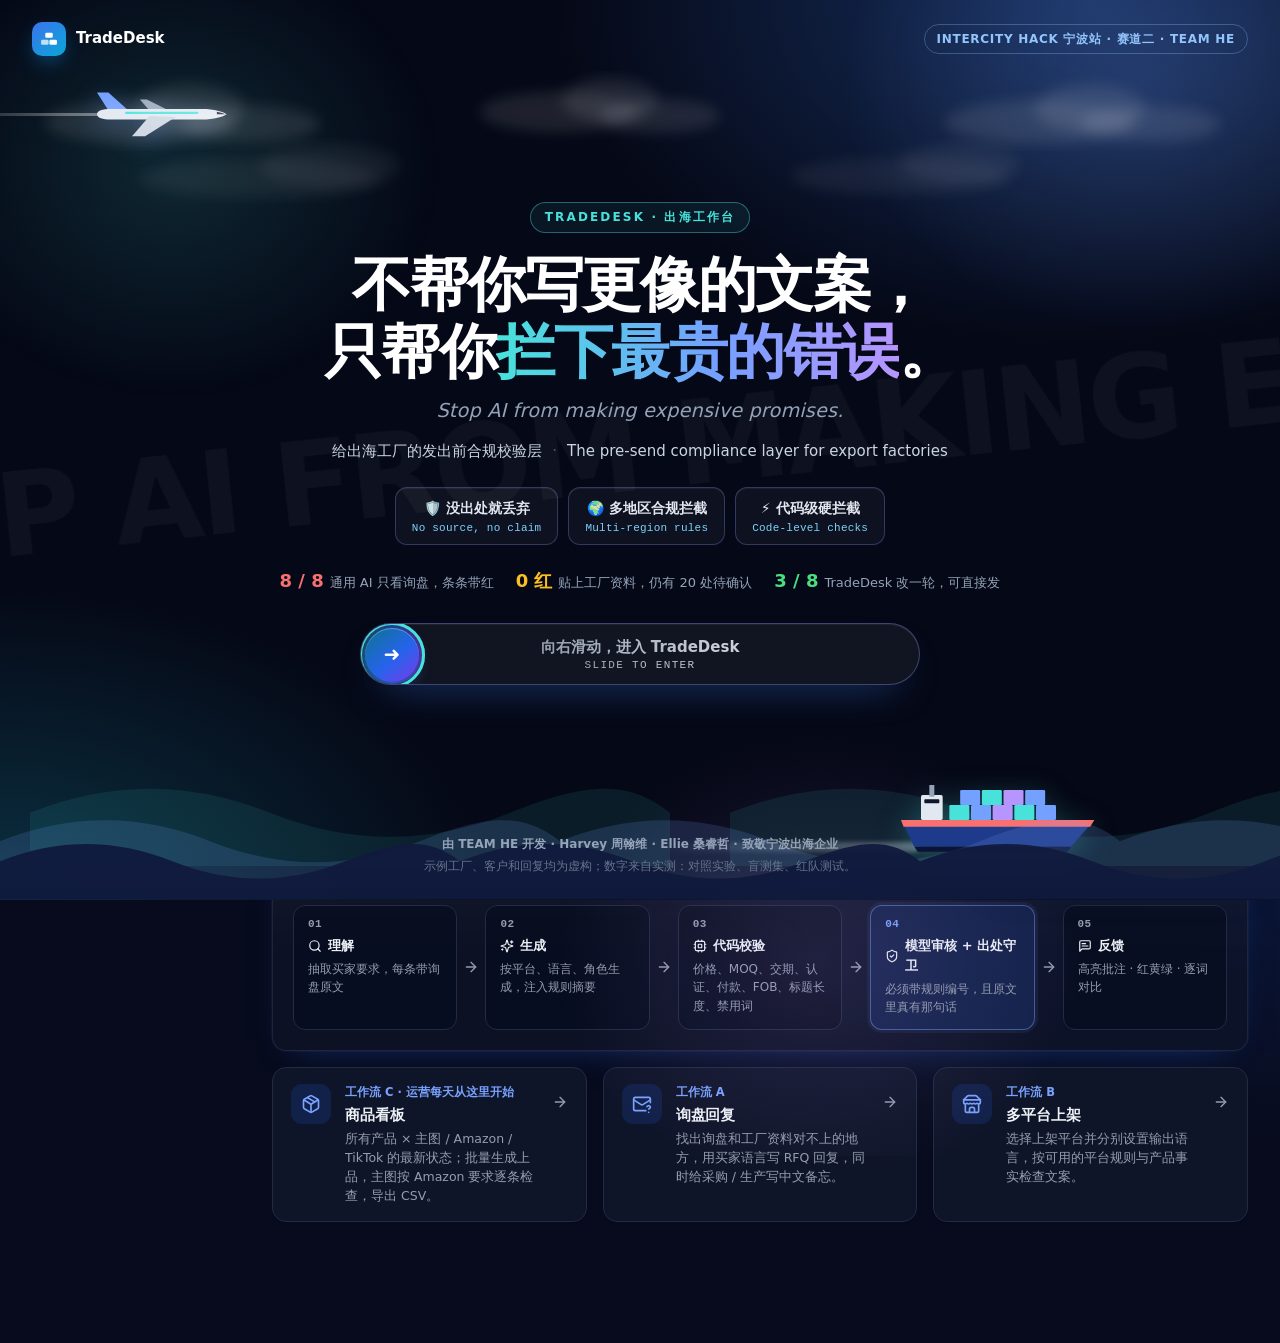
==== commit aa4d1ed7: "概览横幅在宽度 1440 以下改成上下排：Windows 150% 缩放（约 1333 宽）下三张对照卡片不再被挤成三行" ====
--- a/app/static/index.html
+++ b/app/static/index.html
@@ -4,7 +4,7 @@
 <meta charset="utf-8">
 <meta name="viewport" content="width=device-width, initial-scale=1">
 <title>TradeDesk 出海工作台</title>
-<link rel="stylesheet" href="style.css?v=37">
+<link rel="stylesheet" href="style.css?v=38">
 <link rel="stylesheet" href="welcome.css?v=6">
 <script>/* dark (the poster palette) unless this browser chose light */ try{document.documentElement.dataset.theme=localStorage.getItem("td-theme")||"dark"}catch(e){document.documentElement.dataset.theme="dark"}</script>
 </head>
--- a/app/static/style.css
+++ b/app/static/style.css
@@ -863,3 +863,5 @@
 /* light theme: a little more depth so the glass cards do not read as flat white boxes */
 :root[data-theme="light"] .card{box-shadow:inset 0 1px 0 #fff,0 12px 30px -22px rgba(37,99,235,.38)}
 :root[data-theme="light"] .stat::before,:root[data-theme="light"] .kpi::before{height:3px}
+/* laptops with display scaling (e.g. 1333 px wide at 150%): stack the hero so the three proof cards get a full row */
+@media (max-width:1440px){.ov-hero{grid-template-columns:1fr;gap:20px}.ov-hero p{max-width:none}}
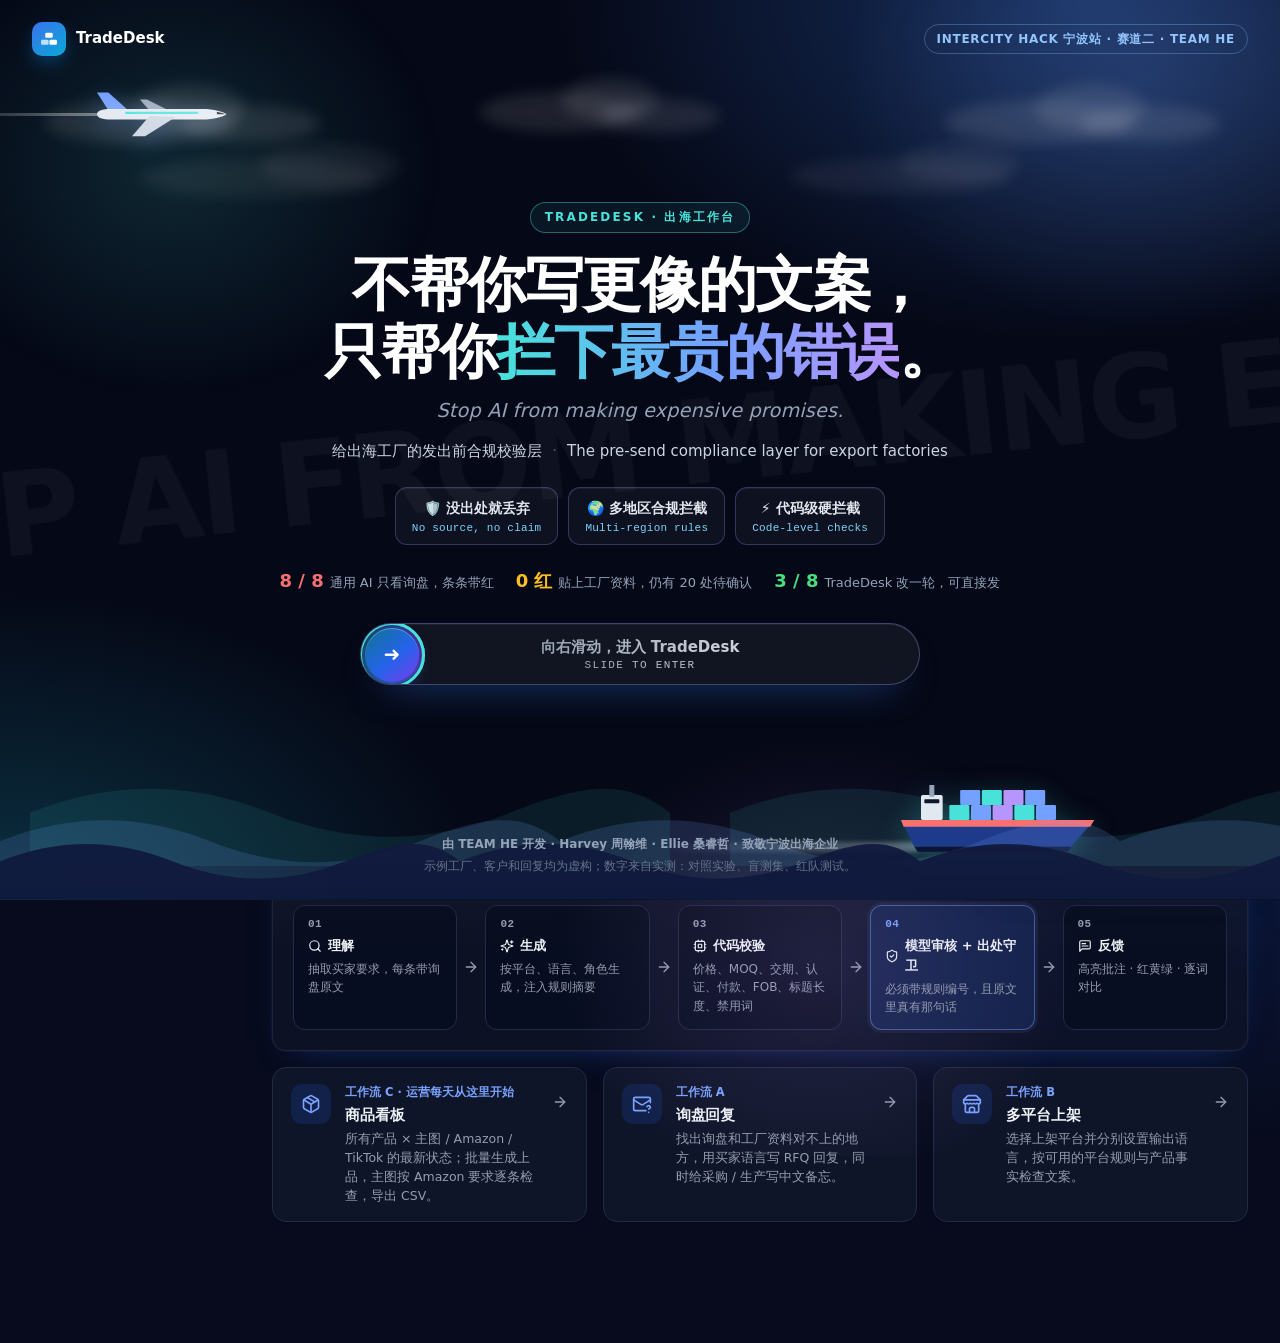
==== commit 9f149ba1: "规则库：按欧盟外贸观众的反馈新增 7 条欧盟参考规则（EU-03~09，原文逐字取自 EUR-Lex：不正当商业行为黑名单的谎称认证与未授权标志、2026-09-27 起禁止笼统环保宣称、GPSR 第" ====
--- a/app/static/index.html
+++ b/app/static/index.html
@@ -4,7 +4,7 @@
 <meta charset="utf-8">
 <meta name="viewport" content="width=device-width, initial-scale=1">
 <title>TradeDesk 出海工作台</title>
-<link rel="stylesheet" href="style.css?v=38">
+<link rel="stylesheet" href="style.css?v=41">
 <link rel="stylesheet" href="welcome.css?v=6">
 <script>/* dark (the poster palette) unless this browser chose light */ try{document.documentElement.dataset.theme=localStorage.getItem("td-theme")||"dark"}catch(e){document.documentElement.dataset.theme="dark"}</script>
 </head>
@@ -241,7 +241,7 @@
 <div class="toasts" id="toasts"></div>
 <script src="vendor/qrcode.js"></script>
 <script src="flow-bg.js?v=2"></script>
-<script src="app.js?v=37"></script>
+<script src="app.js?v=38"></script>
 <script src="welcome.js?v=8"></script>
 </body>
 </html>
--- a/app/static/style.css
+++ b/app/static/style.css
@@ -865,3 +865,22 @@
 :root[data-theme="light"] .stat::before,:root[data-theme="light"] .kpi::before{height:3px}
 /* laptops with display scaling (e.g. 1333 px wide at 150%): stack the hero so the three proof cards get a full row */
 @media (max-width:1440px){.ov-hero{grid-template-columns:1fr;gap:20px}.ov-hero p{max-width:none}}
+/* short screens (laptops with display scaling): the rail scrolls on its own and tightens up, so the model card and theme toggle stay reachable */
+.sidebar{overflow-y:auto;scrollbar-width:thin}
+@media (max-height:860px){
+  .sidebar{padding:12px 12px 10px}
+  .brand{padding:2px 8px 10px}
+  .nav-label{padding:9px 10px 4px}
+  .nav button,.nav-link{padding:6px 10px}
+  .side-foot{gap:6px;padding-top:8px}
+  .model-card{padding:8px 10px}
+}
+@media (max-height:700px){.nav button .kbd{display:none}.nav button,.nav-link{padding:5px 10px}.nav-label{padding:6px 10px 3px}}
+/* rule base: the update date stands out */
+#kb-note{display:flex;flex-wrap:wrap;align-items:center;gap:6px 10px}
+.kb-updated{display:inline-flex;align-items:center;gap:6px;padding:4px 12px;border-radius:999px;font-weight:700;font-size:13px;color:#fff;
+  background:linear-gradient(120deg,#0e7490,#2563eb 55%,#7c3aed);box-shadow:0 6px 16px -8px rgba(37,99,235,.8)}
+.kb-updated .ic{color:#fff}
+/* the model card and theme toggle stay pinned to the bottom of the rail; the menu scrolls behind them */
+.side-foot{position:sticky;bottom:-12px;z-index:1;margin-bottom:-12px;padding:14px 0 12px;background:linear-gradient(hsl(var(--sidebar) / 0),hsl(var(--sidebar)) 14px)}
+@media (max-height:860px){.side-foot{bottom:-10px;margin-bottom:-10px;padding-bottom:10px}}
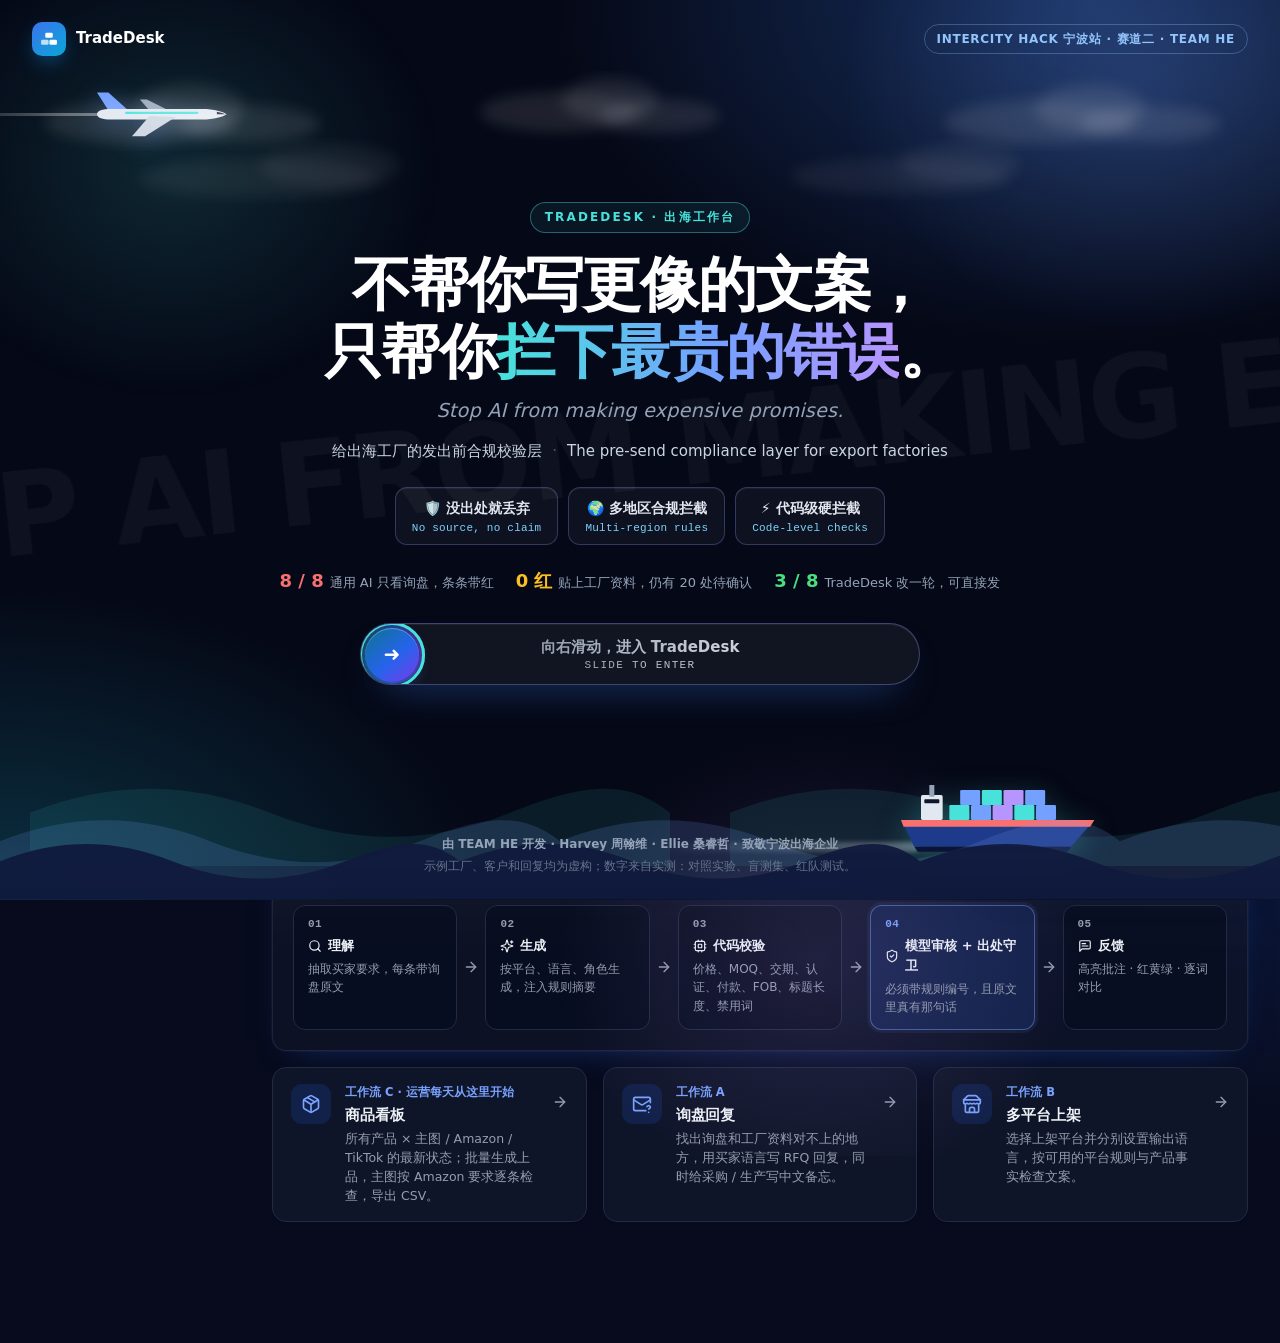
==== commit 0f9f36b1: "协同任务看板：顶部汇总各列数量和急件；每列按询盘分组折叠（默认只展开第一组，只看某条询盘时自动展开那组，展开状态在推进任务后保留）；卡片紧凑（描述两行、原文一行、推进按钮放右上）；空列显示虚线提示" ====
--- a/app/static/index.html
+++ b/app/static/index.html
@@ -4,7 +4,7 @@
 <meta charset="utf-8">
 <meta name="viewport" content="width=device-width, initial-scale=1">
 <title>TradeDesk 出海工作台</title>
-<link rel="stylesheet" href="style.css?v=41">
+<link rel="stylesheet" href="style.css?v=44">
 <link rel="stylesheet" href="welcome.css?v=6">
 <script>/* dark (the poster palette) unless this browser chose light */ try{document.documentElement.dataset.theme=localStorage.getItem("td-theme")||"dark"}catch(e){document.documentElement.dataset.theme="dark"}</script>
 </head>
@@ -15,6 +15,7 @@
       <div class="logo"><svg class="ic lg" viewBox="0 0 24 24" aria-hidden="true"><rect x="7.5" y="4.5" width="9" height="6" rx="1.5" fill="#fff"/><rect x="2.5" y="13" width="9" height="6" rx="1.5" fill="#fff" opacity=".72"/><rect x="12.5" y="13" width="9" height="6" rx="1.5" fill="#fff"/></svg></div>
       <div><b>TradeDesk</b><small>出海工作台</small></div>
     </div>
+    <div class="side-scroll">
     <div class="nav-label">工作台</div>
     <nav class="nav" id="nav">
       <button data-page="overview" class="on"><svg class="ic"><use href="#i-layout-dashboard"/></svg><span class="t">概览</span><span class="kbd">1</span></button>
@@ -37,6 +38,7 @@
       <button data-page="selfcheck"><svg class="ic"><use href="#i-circle-check-big"/></svg><span class="t">开摊自检</span></button>
       <button data-page="fair"><svg class="ic"><use href="#i-zap"/></svg><span class="t">游园会找茬</span></button>
     </nav>
+    </div>
     <div class="side-foot">
       <div class="model-card" id="model-card" role="button" tabindex="0" title="模型设置"><div class="skel" style="height:34px"></div></div>
       <button class="btn ghost sm" id="theme-btn" title="切换深浅色"><svg class="ic sm"><use href="#i-moon"/></svg><span>切换深浅色</span></button>
@@ -225,6 +227,7 @@
           <div class="row"><button class="btn" id="sc-test" title="发一次很小的真实请求，确认 key 和网络（会产生极少费用）"><svg class="ic"><use href="#i-zap"/></svg>测试模型连接</button>
             <button class="btn" id="sc-warm" title="把演示路径回放进看板、收件箱和调用日志（不联网）"><svg class="ic"><use href="#i-history"/></svg>一键预热</button>
             <button class="btn primary" id="sc-run"><svg class="ic"><use href="#i-circle-check-big"/></svg>重新检查</button></div></div>
+        <div class="card plugin-card" id="sc-plugin"></div>
         <div id="sc-out"></div>
       </section>
 
@@ -241,7 +244,7 @@
 <div class="toasts" id="toasts"></div>
 <script src="vendor/qrcode.js"></script>
 <script src="flow-bg.js?v=2"></script>
-<script src="app.js?v=38"></script>
+<script src="app.js?v=40"></script>
 <script src="welcome.js?v=8"></script>
 </body>
 </html>
--- a/app/static/style.css
+++ b/app/static/style.css
@@ -882,5 +882,35 @@
   background:linear-gradient(120deg,#0e7490,#2563eb 55%,#7c3aed);box-shadow:0 6px 16px -8px rgba(37,99,235,.8)}
 .kb-updated .ic{color:#fff}
 /* the model card and theme toggle stay pinned to the bottom of the rail; the menu scrolls behind them */
-.side-foot{position:sticky;bottom:-12px;z-index:1;margin-bottom:-12px;padding:14px 0 12px;background:linear-gradient(hsl(var(--sidebar) / 0),hsl(var(--sidebar)) 14px)}
-@media (max-height:860px){.side-foot{bottom:-10px;margin-bottom:-10px;padding-bottom:10px}}
+/* only the menu scrolls; the model card and theme toggle sit below it on the rail's own background */
+.sidebar{overflow:hidden}
+.side-scroll{flex:1;min-height:0;overflow-x:hidden;overflow-y:auto;scrollbar-width:thin;margin:0 -12px;padding:0 12px}
+.side-foot{padding-top:10px}
+/* self-check page: the browser extension card */
+.plugin-card{margin-bottom:16px}
+.plugin-code{display:flex;flex-direction:column;align-items:flex-end;gap:2px}
+.plugin-code span{font-size:12px;color:hsl(var(--muted-foreground))}
+.plugin-code b{font:800 22px ui-monospace,Menlo,monospace;letter-spacing:.06em;padding:4px 12px;border-radius:10px;color:#fff;background:linear-gradient(120deg,#0e7490,#2563eb 55%,#7c3aed)}
+.plugin-steps{margin:0;padding-left:20px;display:grid;gap:4px;font-size:13.5px}
+/* task board: grouped by inquiry, compact cards, intentional empty columns */
+.tk-sum{display:flex;flex-wrap:wrap;align-items:center;gap:6px 10px;margin:-2px 0 12px;font-size:13px;color:hsl(var(--muted-foreground))}
+.tk-sum b{color:hsl(var(--foreground))}.tk-sum .muted{margin-left:auto;font-size:12px}
+.col h4 span:first-child{display:inline-flex;align-items:center;gap:6px}
+.col h4 i{width:8px;height:8px;border-radius:50%;background:hsl(var(--amber))}
+.col.st-1 h4 i{background:hsl(var(--brand))}.col.st-2 h4 i{background:hsl(var(--green))}
+.tgroup{margin-bottom:8px;border-radius:10px;background:hsl(var(--card) / .55);border:1px solid hsl(var(--border) / .7)}
+.tgroup>summary{list-style:none;cursor:pointer;display:flex;align-items:center;gap:8px;padding:8px 10px;font-size:12.5px}
+.tgroup>summary::-webkit-details-marker{display:none}
+.tgroup>summary::before{content:"▸";color:hsl(var(--muted-foreground));transition:transform .15s}
+.tgroup[open]>summary::before{transform:rotate(90deg)}
+.tgroup>summary b{font-family:ui-monospace,Menlo,monospace;font-size:12px}
+.tgroup>summary span:not(.badge){color:hsl(var(--muted-foreground));overflow:hidden;text-overflow:ellipsis;white-space:nowrap;flex:1;min-width:0}
+.tgroup>summary em{font-style:normal;font-weight:700;min-width:20px;text-align:center;padding:1px 6px;border-radius:999px;background:hsl(var(--muted))}
+.tgroup .task{margin:0 8px 8px}
+.task .tk-top{display:flex;align-items:center;gap:6px}
+.task .tk-mv{margin-left:auto;display:flex;gap:2px}
+.task .tk-mv .btn{height:24px;width:24px;font-size:12px}
+.task .tk-text{margin-top:6px;line-height:1.5;display:-webkit-box;-webkit-line-clamp:2;-webkit-box-orient:vertical;overflow:hidden}
+.task:hover .tk-text{-webkit-line-clamp:unset}
+.task .q{white-space:nowrap;overflow:hidden;text-overflow:ellipsis}
+.tk-empty{padding:18px 10px;text-align:center;font-size:12.5px;color:hsl(var(--muted-foreground));border:1.5px dashed hsl(var(--border));border-radius:10px}
